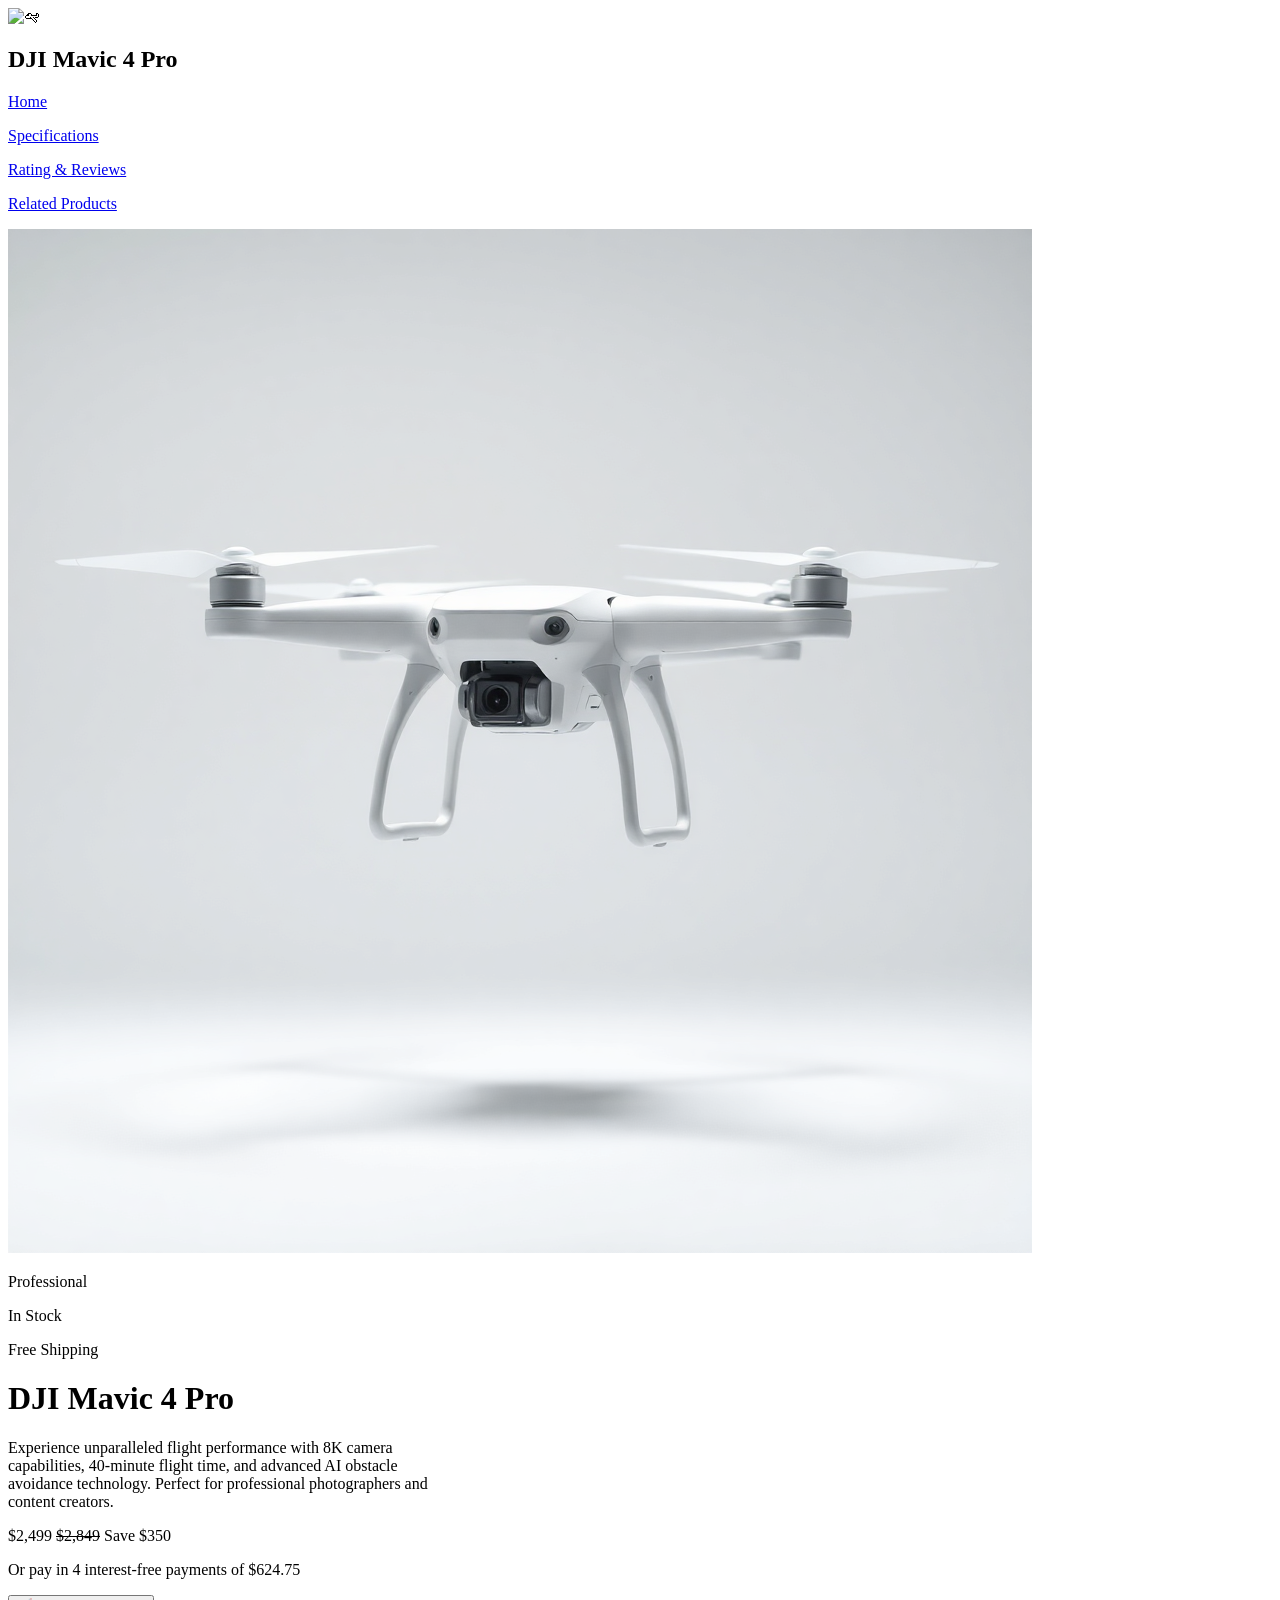
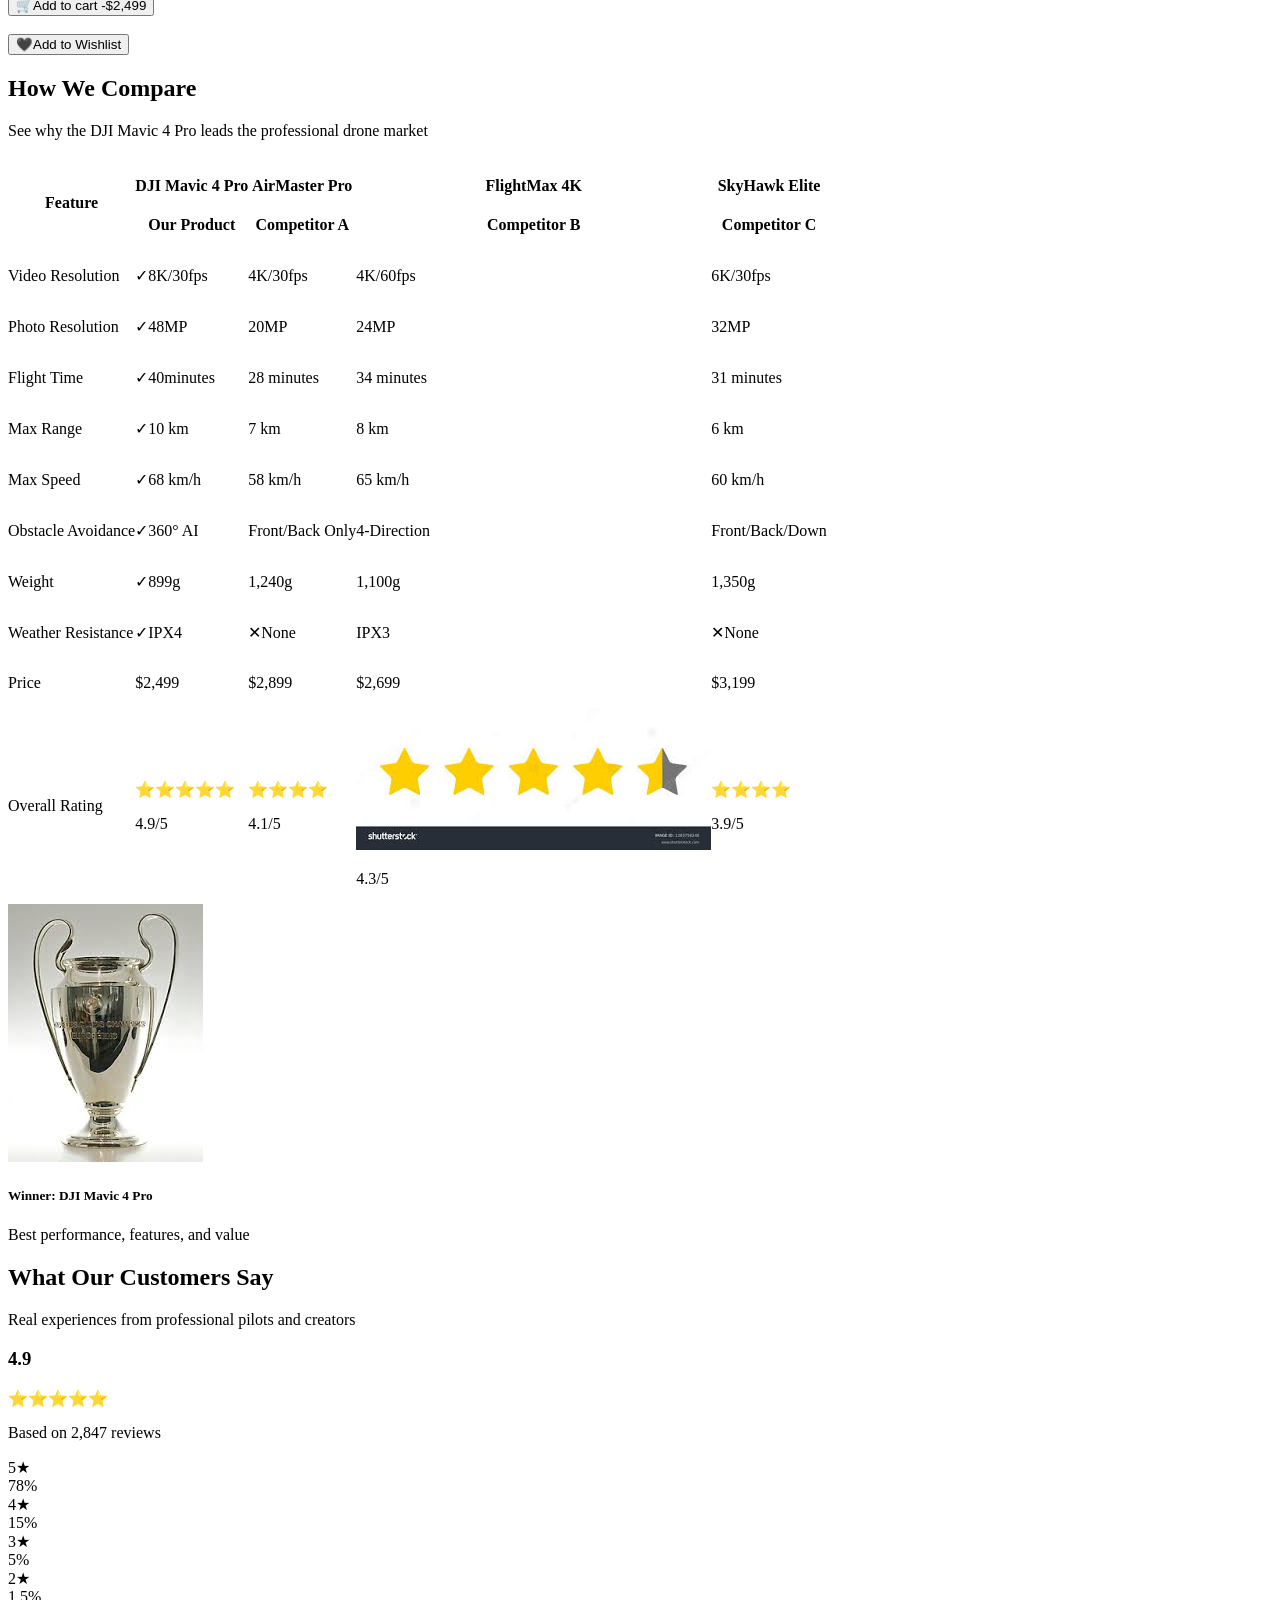
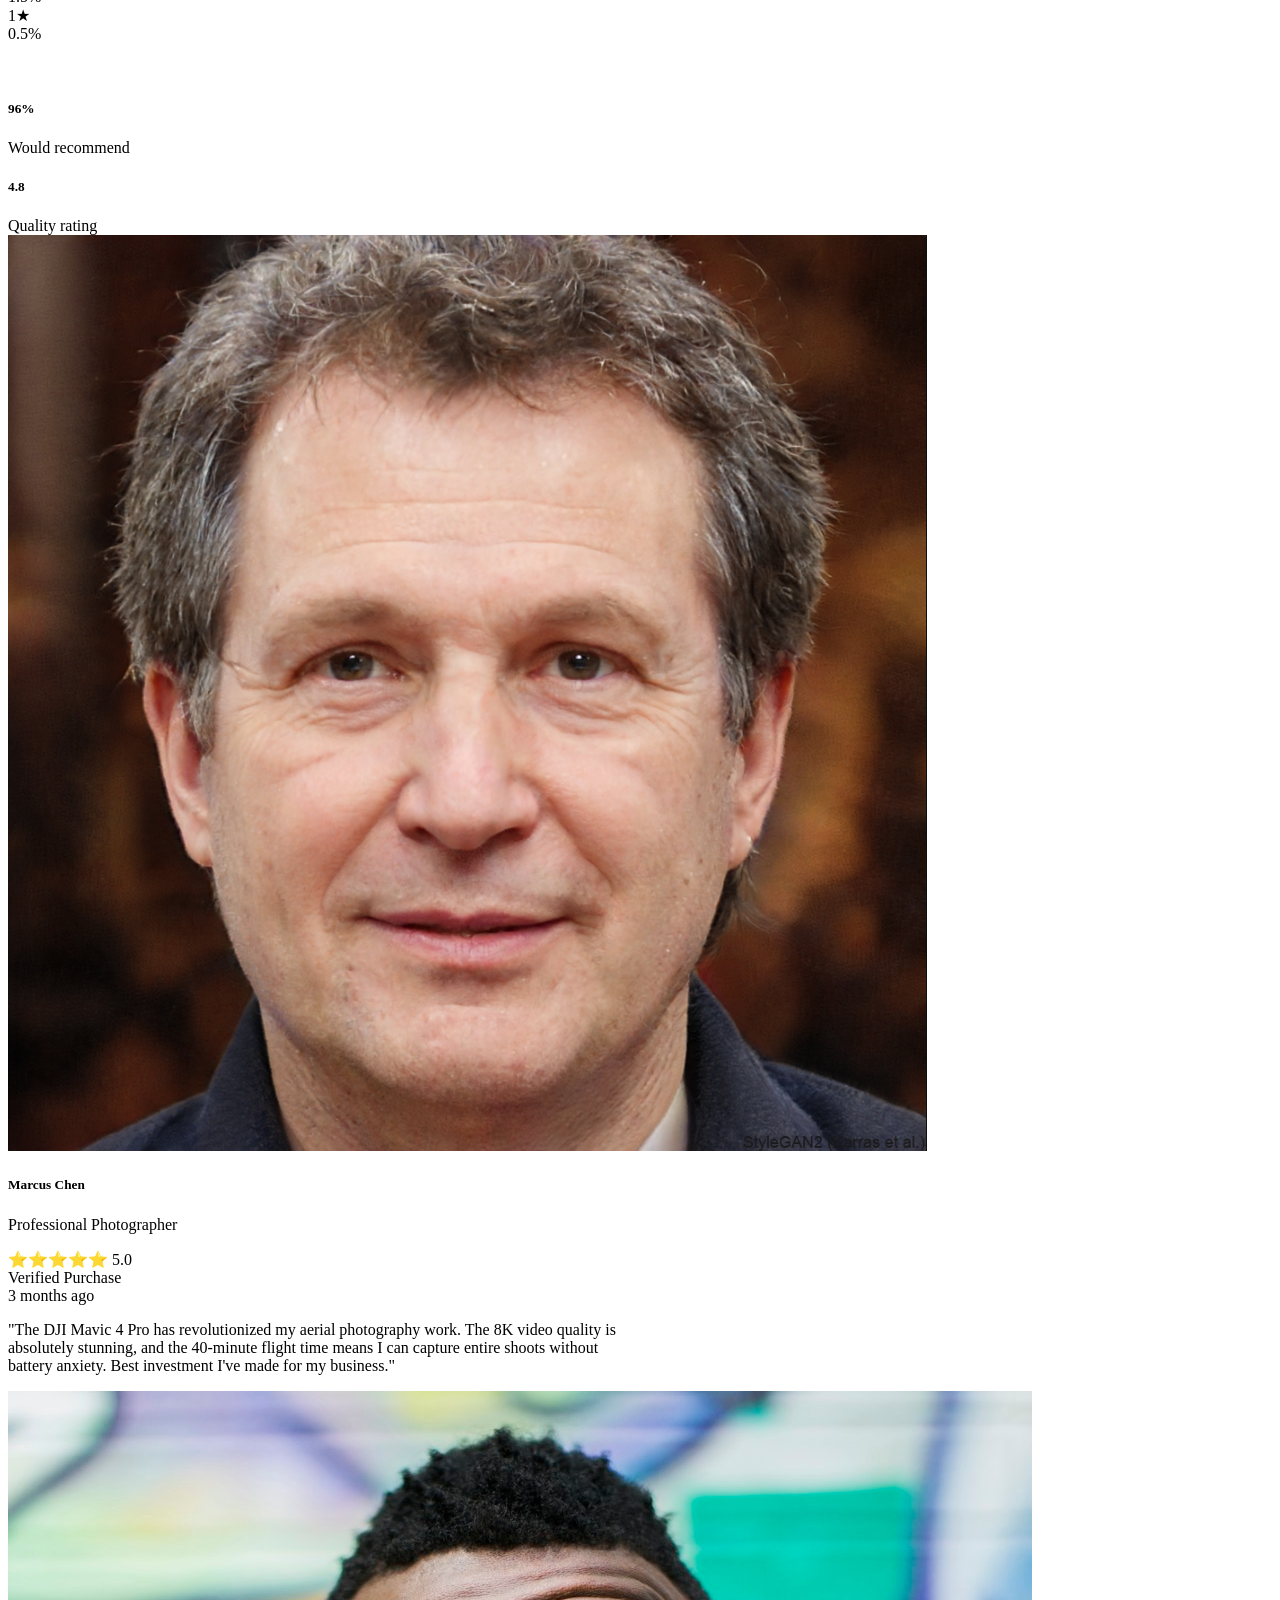
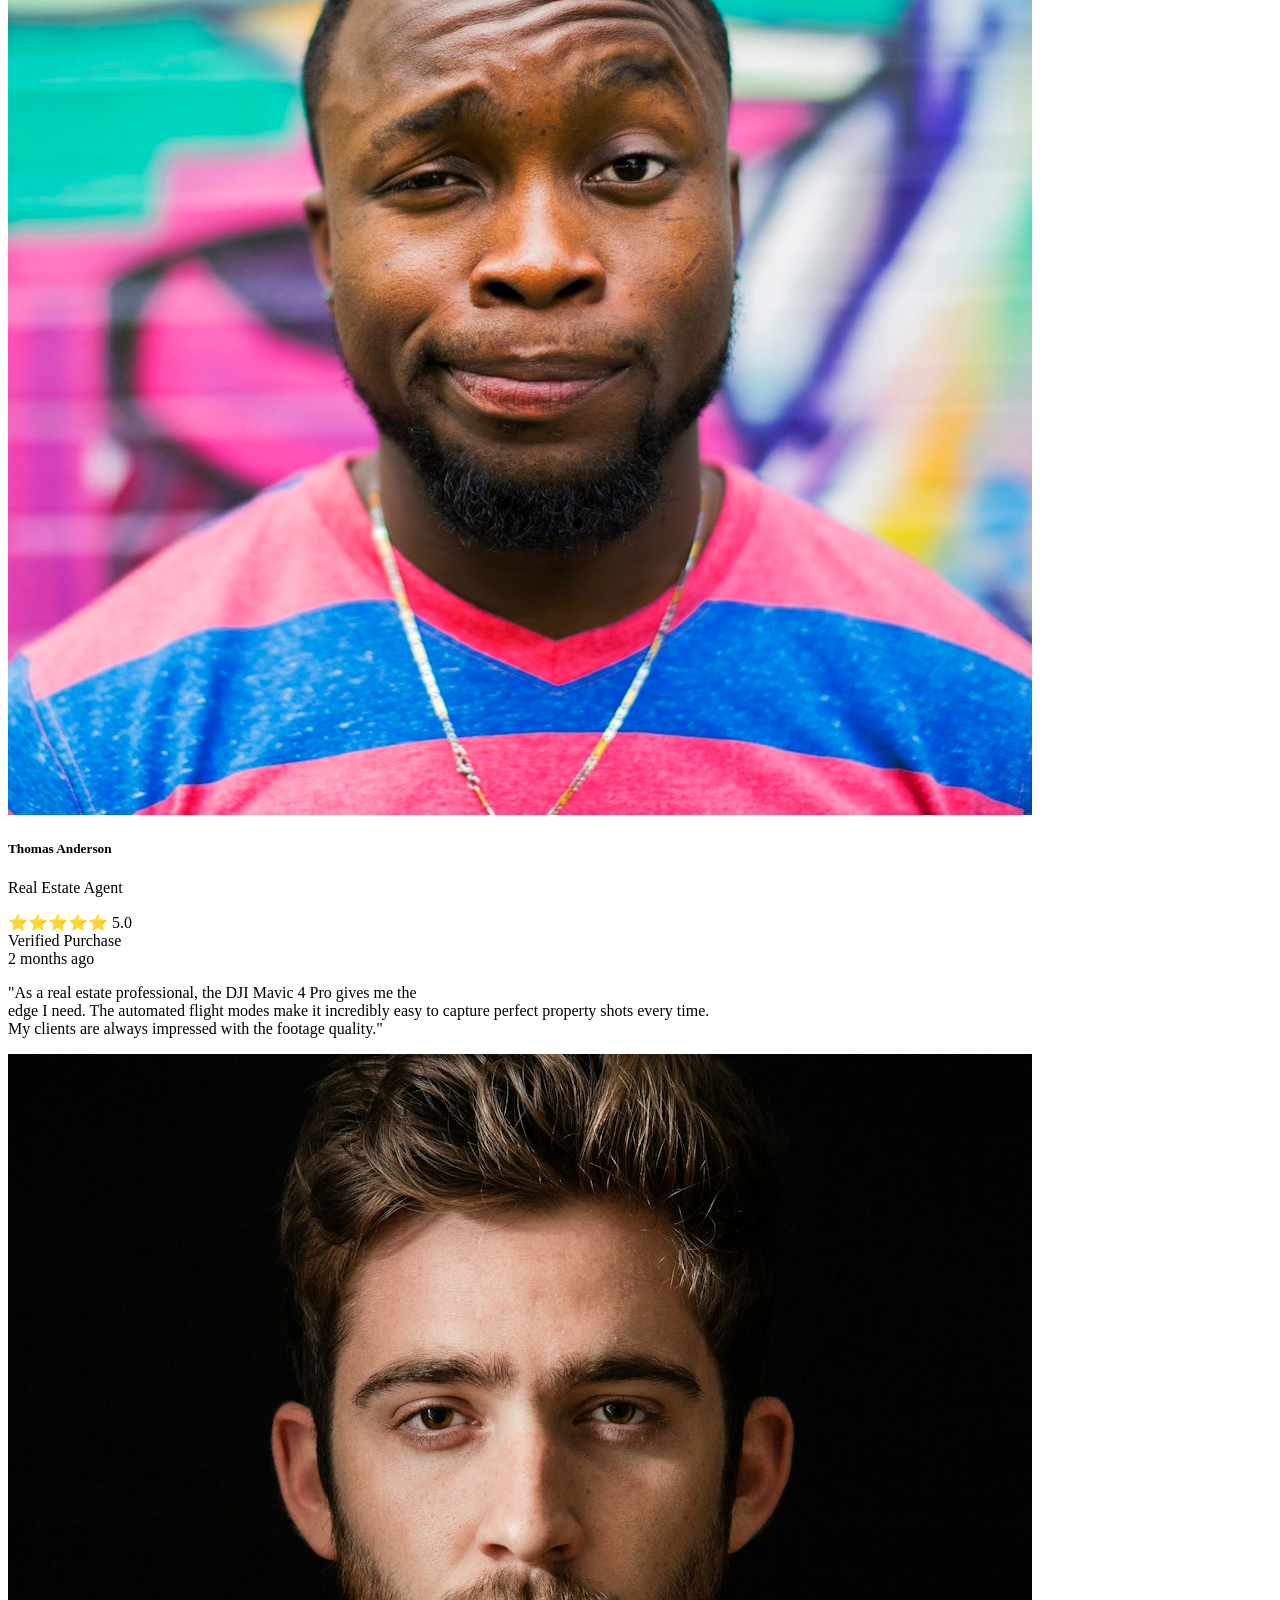
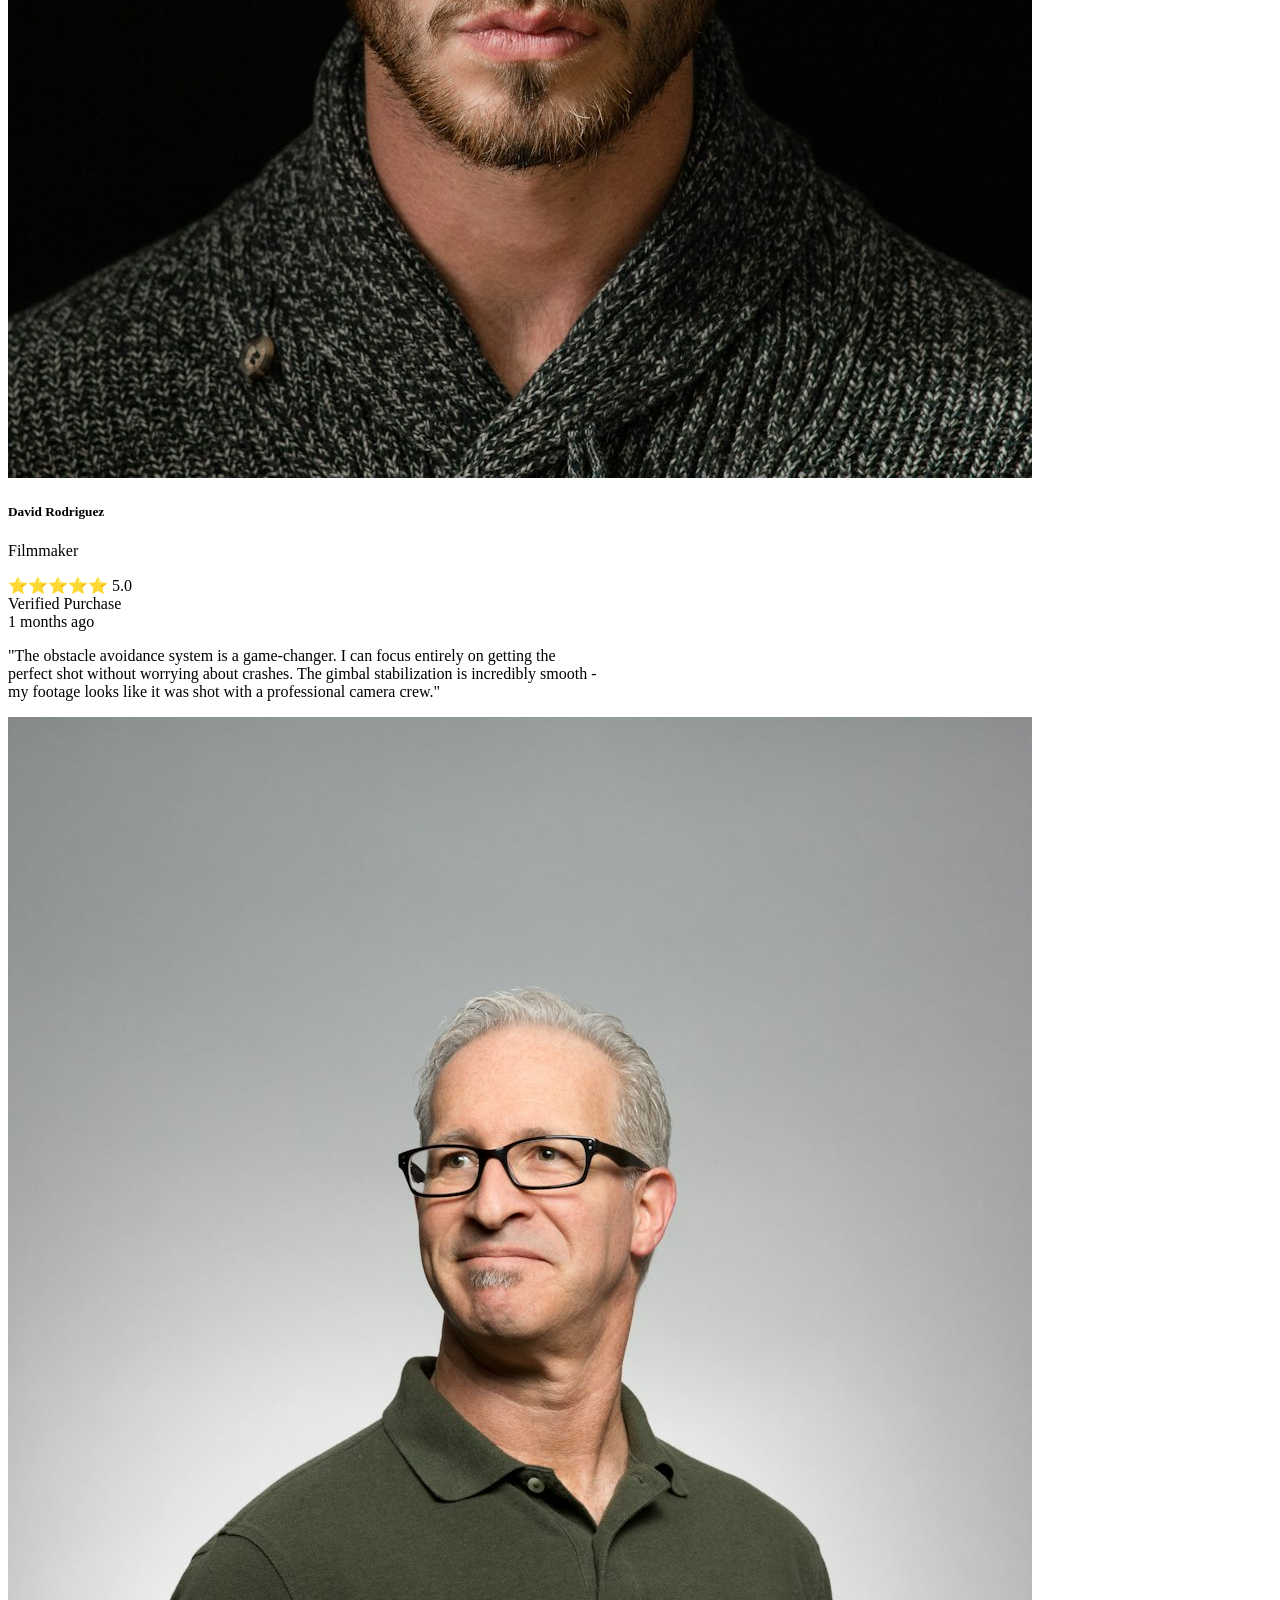
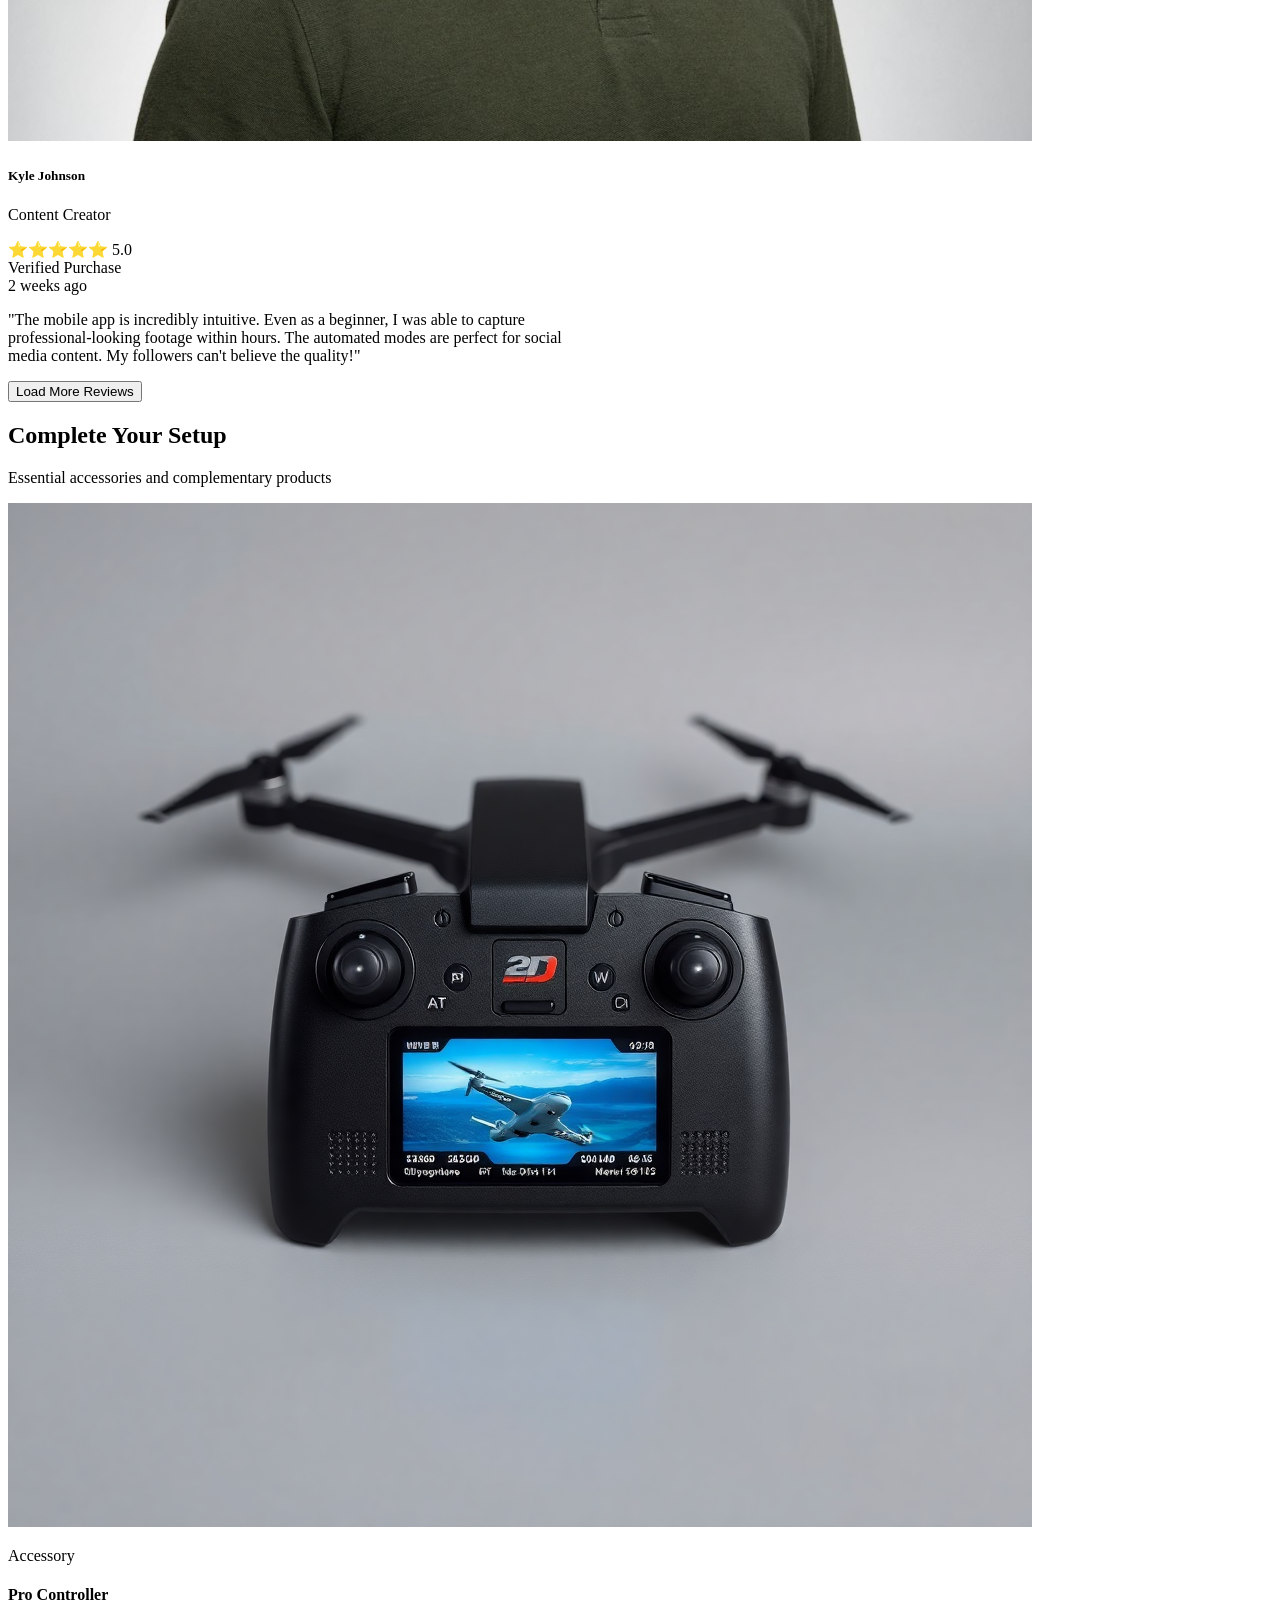
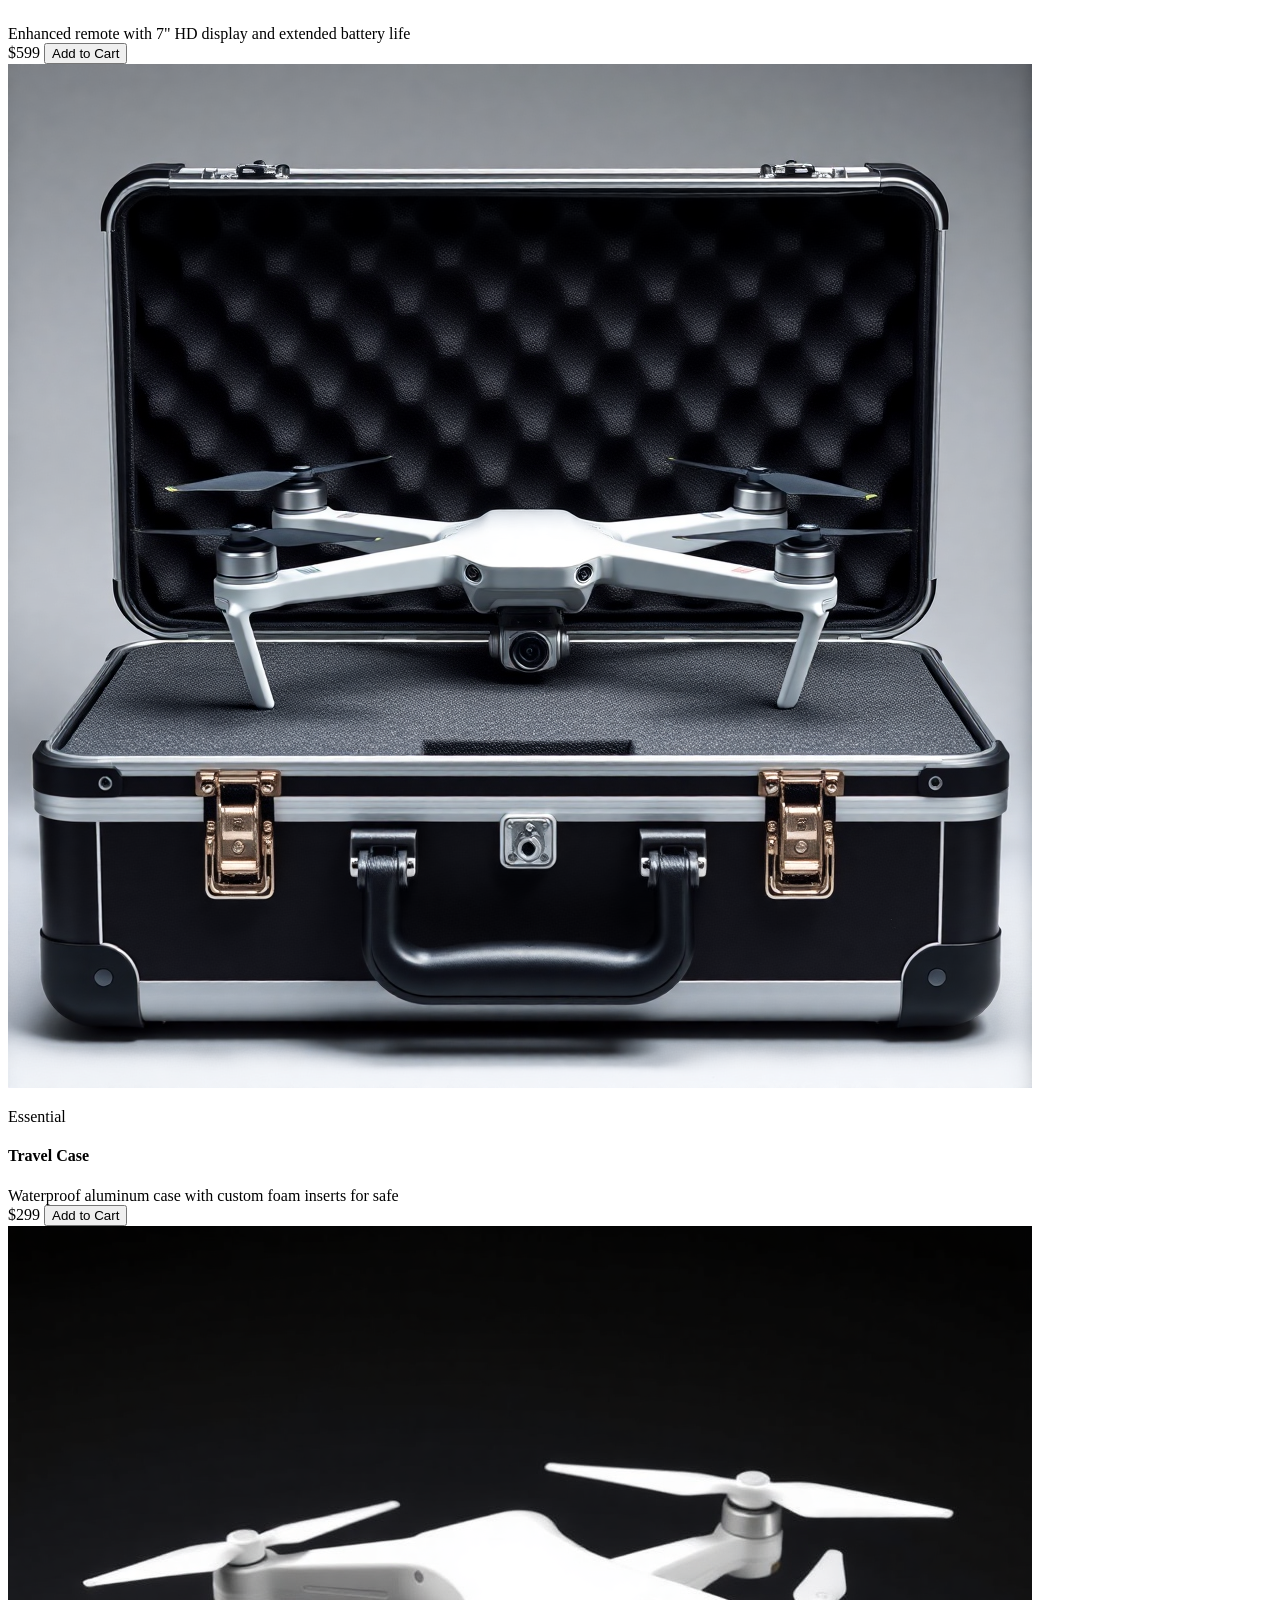
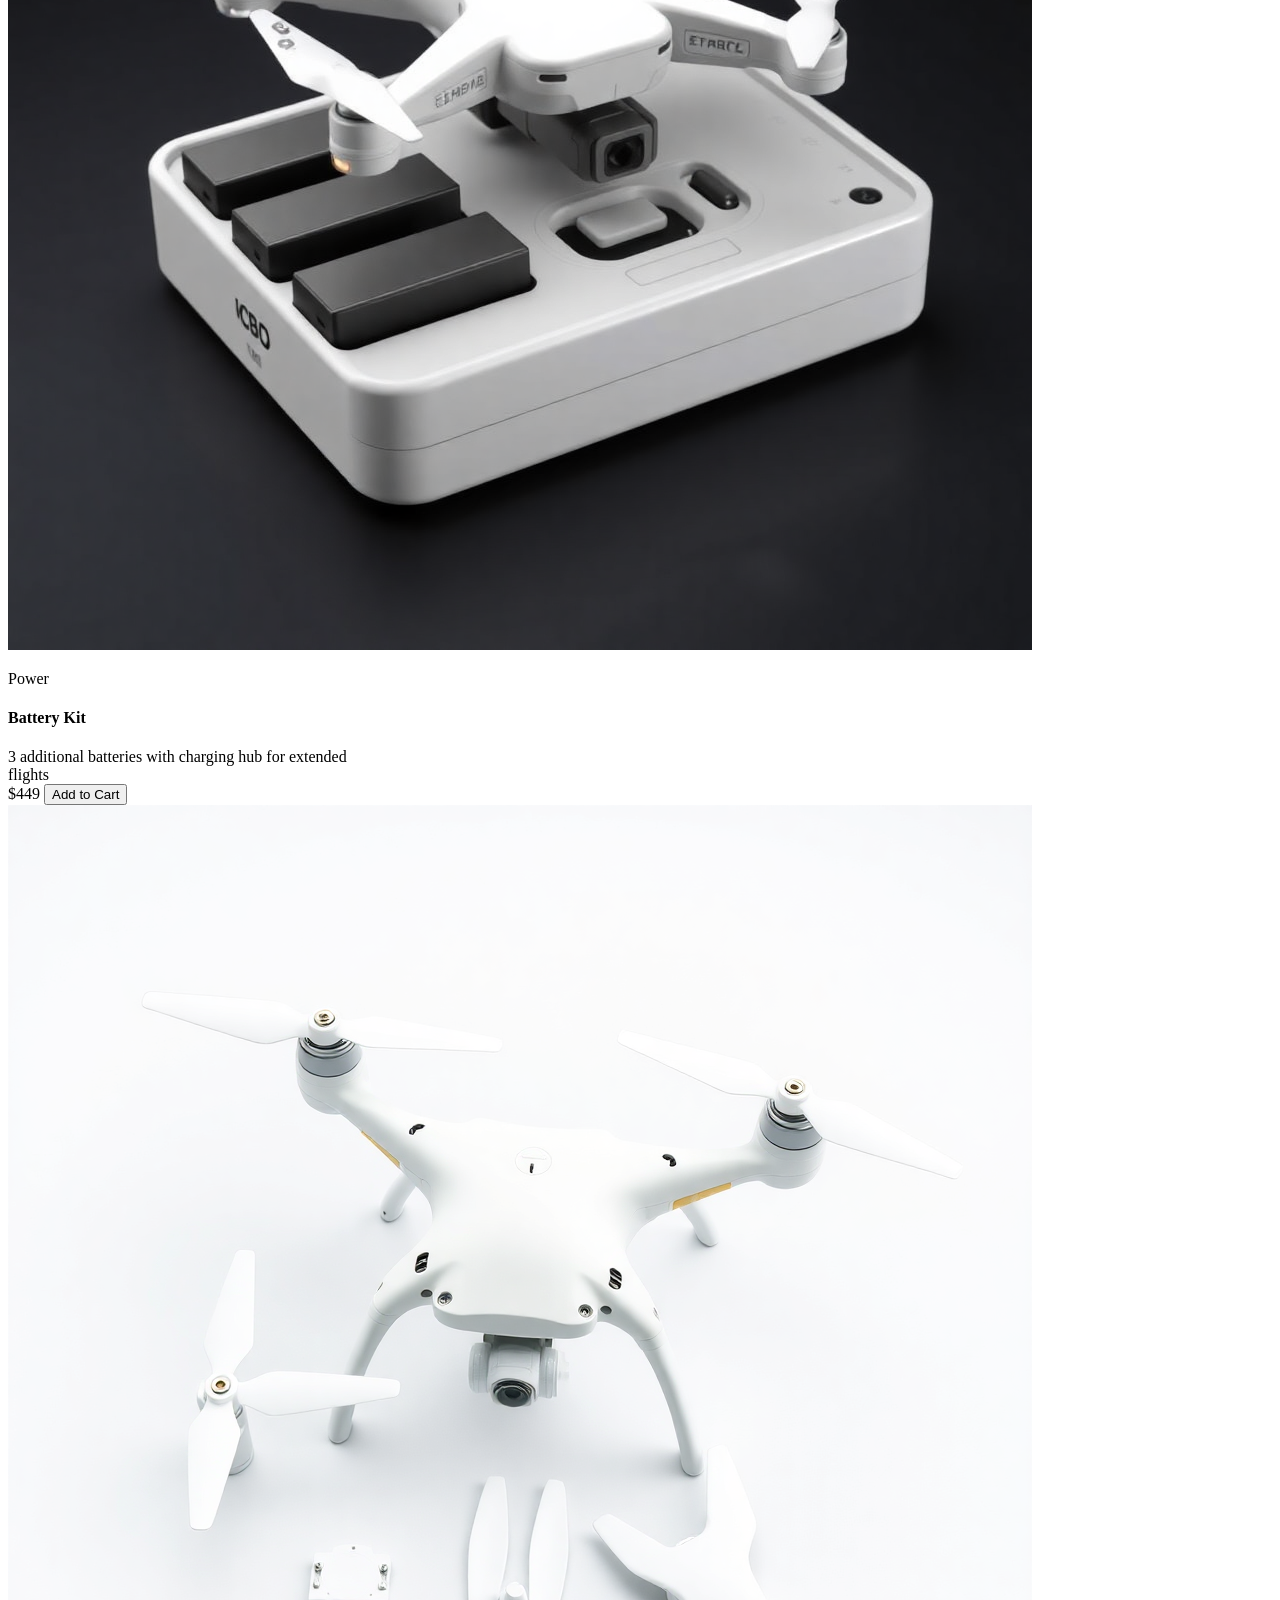
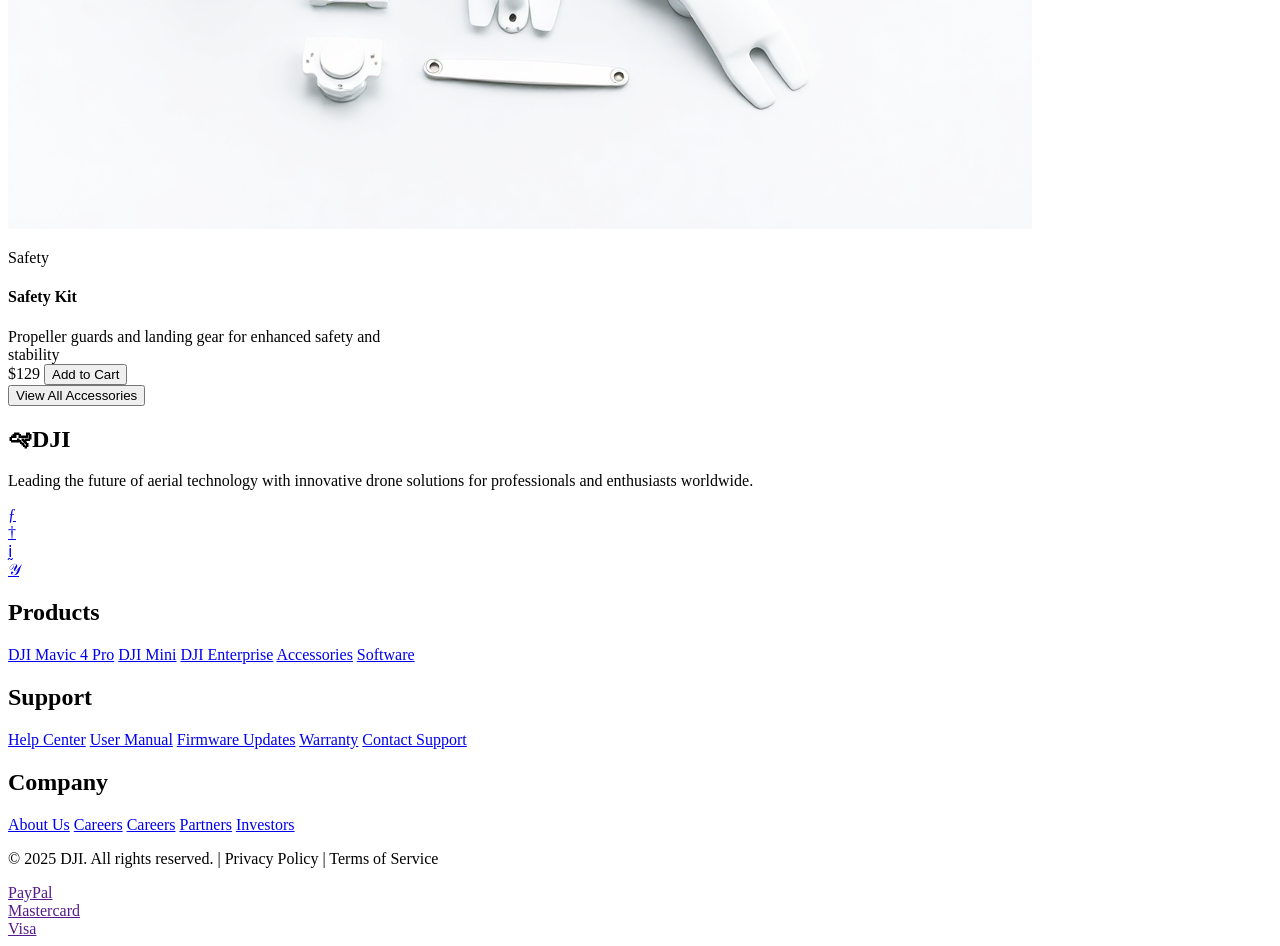
==== index.html @ 267eb98c "DJI" ====
<!DOCTYPE html>
<html lang="en">
  <head>
    <meta charset="UTF-8" />
    <meta name="viewport" content="width=device-width, initial-scale=1.0" />
    <title>Document</title>
    <link rel="stylesheet" href="../Assignment3/css/style.css" />
  </head>
  <body>
    <div class="main_navigathion_bar">
      
      <div class="navigathion_bar">
        <div class="bar">
          <img src="" alt="🛩">
        </div>
        <div class="bar">
          <h2>DJI Mavic 4 Pro</h2>
        </div>
        <div class="bar">
          <div class="Home bar2">
            <div><a href="#Home"><p>Home</p></a></div>
            <div id="d1"></div>
          </div>
          <div class="Specifications bar2">
            <div><a href="#Specifications"><p>Specifications</p></a></div>
            
            <div id="d2"></div>
            
          </div>
          
          <div class="Rating_Reviews bar2">
            <div><a href="#RatingReviews"><p>Rating & Reviews</p></a></div>
            <div id="d3"></div>
          </div>
          <div class="Related_Products bar2">
            <div><a href="#RelatedProducts"><p>Related Products</p></a></div>
            <div id="d4"></div>
          </div>
          <div class="clear_fix"></div>
        </div>
        <div class="clear_fix"></div>
      </div>
    </div>
    <div class="main_hero_section">
      <div id="Home"></div>
      <div class="hero_m">
        <div class="hero_img hero">
          <img src="./img/hero-img-CYauTLx2.png" alt="hero-img" />
        </div>
        <div class="hero_text hero">
          <div>
            <div class="Hsp">
              <p id="p1">Professional</p>
            </div>
            <div class="Hsp">
              <p id="p2">In Stock</p>
            </div>
            <div class="Hsp">
              <p id="p3">Free Shipping</p>
            </div>
            <div class="clear_fix"></div>
          </div>
          <div class="hsH_p">
            <h1>DJI Mavic 4 <span id="pro_span_color">Pro</span></h1>
            <p>
              Experience unparalleled flight performance with 8K camera<br>
              capabilities, 40-minute flight time, and advanced AI obstacle<br>
              avoidance technology. Perfect for professional photographers and <br>
              content creators.
            </p>
          </div>
          <div class="price">
            <span class="price_after">$2,499</span>
            <del class="price_befor">$2,849</del>
            <span class="price_save">Save $350</span>
            <p>Or pay in 4 interest-free payments of $624.75</p>
          </div>
          <div class="hero_button">
            <button type="button" id="HB1">🛒Add to cart -$2,499</button> <br />
            <br />
            <button type="button" id="HB2">🖤Add to Wishlist</button>
          </div>
        </div>
        <div class="clear_fix"></div>
      </div>
    </div>
    <div class="Specifications_main">
      <div class="Specifications_head">
        <div id="Specifications"></div>
        <h2>How We <span>Compare</span></h2>
        <p>See why the DJI Mavic 4 Pro leads the professional drone market</p>
      </div>
      <div class="Specifications_main_second">
        <table class="Feature_table" cellspacing="0" cellpadding="0">
          <tr>
            <th>
              <h4 class="h4_table">Feature</h4>
            </th>
            <th class="DJI_Mavic">
              <h4 class="h4_table DJI_Mavich4 DJI_Mavic">DJI Mavic 4 Pro</h4>
              <p class="DJI_Mavich4 DJI_Mavic">Our Product</p>
            </th>
            <th>
              <h4 class="h4_table">AirMaster Pro</h4>
              <p class="p_table">Competitor A</p>
            </th>
            <th>
              <h4 class="h4_table">FlightMax 4K</h4>
              <p class="p_table">Competitor B</p>
            </th>
            <th>
              <h4 class="h4_table">SkyHawk Elite</h4>
              <p class="p_table">Competitor C</p>
            </th>
          </tr>

          <tr>
            <td><p>Video Resolution</p></td>
            <td class="DJI_Mavic">
              <p class="DJI_Mavicp DJI_Mavic">✓8K/30fps</p>
            </td>
            <td><p>4K/30fps</p></td>
            <td><p>4K/60fps</p></td>
            <td><p>6K/30fps</p></td>
          </tr>
          <tr>
            <td><p>Photo Resolution</p></td>
            <td class="DJI_Mavic">
              <p class="DJI_Mavicp DJI_Mavic">✓48MP</p>
            </td>
            <td><p>20MP</p></td>
            <td><p>24MP</p></td>
            <td><p>32MP</p></td>
          </tr>
          <tr>
            <td><p>Flight Time</p></td>
            <td class="DJI_Mavic">
              <p class="DJI_Mavicp DJI_Mavic">✓40minutes</p>
            </td>
            <td><p>28 minutes</p></td>
            <td><p>34 minutes</p></td>
            <td><p>31 minutes</p></td>
          </tr>
          <tr>
            <td><p>Max Range</p></td>
            <td class="DJI_Mavic">
              <p class="DJI_Mavicp DJI_Mavic">✓10 km</p>
            </td>
            <td><p>7 km</p></td>
            <td><p>8 km</p></td>
            <td><p>6 km</p></td>
          </tr>
          <tr>
            <td><p>Max Speed</p></td>
            <td class="DJI_Mavic">
              <p class="DJI_Mavicp DJI_Mavic">✓68 km/h</p>
            </td>
            <td><p>58 km/h</p></td>
            <td><p>65 km/h</p></td>
            <td><p>60 km/h</p></td>
          </tr>
          <tr>
            <td><p>Obstacle Avoidance</p></td>
            <td class="DJI_Mavic">
              <p class="DJI_Mavicp DJI_Mavic">✓360° AI</p>
            </td>
            <td><p class="red_non">Front/Back Only</p></td>
            <td><p class="red_non">4-Direction</p></td>
            <td><p class="red_non">Front/Back/Down</p></td>
          </tr>
          <tr>
            <td><p>Weight</p></td>
            <td class="DJI_Mavic">
              <p class="DJI_Mavicp DJI_Mavic">✓899g</p>
            </td>
            <td><p>1,240g</p></td>
            <td><p>1,100g</p></td>
            <td><p>1,350g</p></td>
          </tr>
          <tr>
            <td><p>Weather Resistance</p></td>
            <td class="DJI_Mavic">
              <p class="DJI_Mavicp DJI_Mavic">✓IPX4</p>
            </td>
            <td><p class="red_non">✕None</p></td>
            <td><p>IPX3</p></td>
            <td><p class="red_non">✕None</p></td>
          </tr>
          <tr>
            <td><p>Price</p></td>
            <td class="DJI_Mavic">
              <p class="DJI_Mavicp">$2,499</p>
            </td>
            <td><p>$2,899</p></td>
            <td><p>$2,699</p></td>
            <td><p>$3,199</p></td>
          </tr>
          <tr>
            <td><p>Overall Rating</p></td>
            <td class="DJI_Mavic">
              <p>⭐️⭐️⭐️⭐️⭐️</p>
              <p>4.9/5</p>
            </td>
            <td>
              <p>⭐️⭐️⭐️⭐️</p>
              <p>4.1/5</p>
            </td>
            <td>
              <img src="./img/download.jpeg" alt="4.3/5" id="imh_table" />
              <p>4.3/5</p>
            </td>
            <td>
              <p>⭐️⭐️⭐️⭐️</p>
              <p>3.9/5</p>
            </td>
          </tr>
        </table>
      </div>
      <div class="Winner">
        <div class="winner_div">
          <img src="./img/download (1).jpeg" alt="Real Madrid">
        </div>
        <div class="winner_div">
          <h5>Winner: DJI Mavic 4 Pro</h5>
          <p>Best performance, features, and value</p>
        </div>
        <div class="clear_fix"></div>
      </div>
    </div>
        <div class="Reviews_main">
          <div id="RatingReviews"></div>
      <div class="Customers_say_main">
        <div class="Reviews_head">
        <h2>What Our<span> Customers Say</span></h2>
        <p>Real experiences from professional pilots and creators</p>
      </div>
        <div class="Customers_say">
          <div class="Customers_say_rate">
              <div class="t_rate">
            <h3>4.9</h3>
            <p class="p1">⭐️⭐️⭐️⭐️⭐️</p>
            <p>Based on 2,847 reviews</p>
          </div>
        <div class="rate_star">
          <div class="rate_star1">
            <span>5★</span>
            <div class="rate_star_all">
              <div class="rate_star_5_percentge"></div>
            </div>
            <span>78%</span>
          </div>
          <div class="rate_star2">
            <span>4★</span>
            <div class="rate_star_all">
              <div class="rate_star_4_percentge"></div>
              </div>
            <span>15%</span>
          </div>
          <div class="rate_star3">
            <span>3★</span>
            <div class="rate_star_all">
              <div class="rate_star_3_percentge"></div>
              </div>
            <span>5%</span>
          </div>
            <div class="rate_star4">
              <span>2★</span>
              <div class="rate_star_all">
                <div class="rate_star_2_percentge"></div>
                </div>
              <span>1.5%</span>
            </div>
            <div class="rate_star5">
                <span>1★</span>
                <div class="rate_star_all">
                <div class="rate_star_1_percentge"></div>
                </div>
                <span>0.5%</span>
            </div>
            <br><br>
          <div class="hr"></div>
          <div class="final_rate">
            <div class="h5_p">
              <h5>96%</h5>
              <span>Would recommend</span>
            </div>
            <div class="h5_p">
              <h5>4.8</h5>
              <span>Quality rating</span>
            </div>
            <div class="clear_fix"></div>
          </div>
        </div>
          </div>
        </div>
        <div class="Customers_say" >
        <div class="Customers_say_comments">
          <div class="comments">
            <div class="citv1"><img src="./img/avatar-1-DZTe_nEx.png" alt="" /></div>
            <div class="citv1">
            <div class="name_citv1">
              <h5>Marcus Chen</h5>
              <p>Professional Photographer</p>
              <span>⭐️⭐️⭐️⭐️⭐️ 5.0</span>
            </div>
            </div>
            <div class="citv1">
              <div class="Verified_time">
                <div class="span_Verified">
                  <span>Verified Purchase</span>
                </div>
                
                <span>3 months ago</span>
              </div>
            </div>
            <div class="clear_fix"></div>
            <div class="comments_p">
              <p>
                "The DJI Mavic 4 Pro has revolutionized my aerial photography
                work. The 8K video quality is<br />
                absolutely stunning, and the 40-minute flight time means I can
                capture entire shoots without<br />
                battery anxiety. Best investment I've made for my business."
              </p>
            </div>
          </div>
          <div class="comments">
            <div class="citv1"><img src="./img/avatar-1.jpg" alt="" /></div>
            <div class="citv1">
            <div class="name_citv1">
              <h5>Thomas Anderson</h5>
              <p>Real Estate Agent</p>
              <span>⭐️⭐️⭐️⭐️⭐️ 5.0</span>
            </div>
            </div>
            <div class="citv1">
              <div class="Verified_time">
                <div class="span_Verified">
                  <span>Verified Purchase</span>
                </div>
                
                <span>2 months ago</span>
              </div>
            </div>
            <div class="clear_fix"></div>
            <div class="comments_p">
              <p>
              "As a real estate professional, the DJI Mavic 4 Pro gives me the<br>
                edge I need. The automated flight modes make it incredibly easy to capture perfect property shots every time.<br>
                My clients are always impressed with the footage quality."
              </p>
            </div>
          </div>
          <div class="comments">
            <div class="citv1"><img src="./img/avatar-3.jpg" alt="" /></div>
            <div class="citv1">
            <div class="name_citv1">
              <h5>David Rodriguez</h5>
              <p>Filmmaker</p>
              <span>⭐️⭐️⭐️⭐️⭐️ 5.0</span>
            </div>
            </div>
            <div class="citv1">
              <div class="Verified_time">
                <div class="span_Verified">
                  <span>Verified Purchase</span>
                </div>
                
                <span>1 months ago</span>
              </div>
            </div>
            <div class="clear_fix"></div>
            <div class="comments_p">
              <p>
              "The obstacle avoidance system is a game-changer. I can focus entirely on getting the<br>
                perfect shot without worrying about crashes. The gimbal stabilization is incredibly smooth -<br>
                my footage looks like it was shot with a professional camera crew."
              </p>
            </div>
          </div>
          <div class="comments">
            <div class="citv1"><img src="./img/avatar-2.jpg" alt="" /></div>
            <div class="citv1">
            <div class="name_citv1">
              <h5>Kyle Johnson</h5>
              <p>Content Creator</p>
              <span>⭐️⭐️⭐️⭐️⭐️ 5.0</span>
            </div>
            </div>
            <div class="citv1">
              <div class="Verified_time">
                <div class="span_Verified">
                  <span>Verified Purchase</span>
                </div>
                
                <span>2 weeks ago</span>
              </div>
            </div>
            <div class="clear_fix"></div>
            <div class="comments_p">
              <p>
               "The mobile app is incredibly intuitive. Even as a beginner, I was able to capture<br>
                professional-looking footage within hours. The automated modes are perfect for social<br>
                 media content. My followers can't believe the quality!"
              </p>
            </div>
          </div>
          <div class="comments_button">
            <button>Load More Reviews</button>
          </div>
        </div>
         <div class="clear_fix"></div>
         </div>
         
        </div>
        
      </div>
    
      <div class="RelatedProducts_main">
        <div id="RelatedProducts"></div>
      <div class="RelatedProducts_main_head">
        <h2>Complete Your <span>Setup</span></h2>
        <p>Essential accessories and complementary products</p>
      </div>
      <div class="RelatedProducts_h">
        <div class="RelatedProducts_b">
        <div class="products_s">
          <div class="products_s_img">
            <img class="products_img" src="./img/related-products-1-D4JR6uDa.png" alt="D4JR6uDa" />
            <div class="products_s_pinimg1">
              <p>Accessory</p>
            </div>
          </div>
          <div class="products_s_t">
            <h4>Pro Controller</h4>
            <span>Enhanced remote with 7" HD display and extended battery life <br></span>

          </div>
          <div class="products_s_sa">
            <span>$599</span>
            <button>Add to Cart</button>
          </div>
        </div>
        </div>
        <div class="RelatedProducts_b">
         <div class="products_s">
          <div class="products_s_img">
            <img class="products_img" src="./img/related-products-2-OSxMogX9.png" alt="D4JR6uDa" />
            <div class="products_s_pinimg2">
              <p>Essential</p>
            </div>
          </div>
          <div class="products_s_t">
            <h4>Travel Case</h4>
            <span>Waterproof aluminum case with custom foam inserts for safe <br></span>

          </div>
          <div class="products_s_sa">
            <span>$299</span>
            <button>Add to Cart</button>
          </div>
        </div>
        </div>
        <div class="RelatedProducts_b">
         <div class="products_s">
          <div class="products_s_img">
            <img class="products_img" src="./img/related-products-3-DDld9RDW.png" alt="D4JR6uDa" />
            <div class="products_s_pinimg3">
              <p>Power</p>
            </div>
          </div>
          <div class="products_s_t">
            <h4>Battery Kit</h4>
            <span>3 additional batteries with charging hub for extended<br> flights</span>

          </div>
          <div class="products_s_sa">
            <span>$449</span>
            <button>Add to Cart</button>
          </div>
        </div>
        </div>
        <div class="RelatedProducts_b">
         <div class="products_s">
          <div class="products_s_img">
            <img class="products_img" src="./img/related-products-4-bI1kHqI6.png" alt="D4JR6uDa" />
            <div class="products_s_pinimg4">
              <p>Safety</p>
            </div>
          </div>
          <div class="products_s_t">
            <h4>Safety Kit</h4>
            <span>Propeller guards and landing gear for enhanced safety and<br> stability</span>

          </div>
          <div class="products_s_sa">
            <span>$129</span>
            <button>Add to Cart</button>
          </div>
          </div>
        </div>
        <div class="clear_fix"></div>
        </div>
        <div class="button_RelatedProducts">
          <button id="button_RelatedProducts">View All Accessories</button>
        </div>
    </div>
      <div class="mian_footer">
    <div class="mian_footer_1">
         <div class="fitcore footer">
        <div class="fitcore_para">
          <h2 class="h_Quick_Links">🛩DJI</h2>
          <p class="p_Quick_Links">
            Leading the future of aerial technology with innovative drone solutions for professionals and enthusiasts worldwide.
          </p>
        </div>
        <div class="media_link">
          <div class="media media1">
            <a href="https://www.facebook.com/ " target="_blank"> ƒ</a>
          </div>
          <div class="media media2">
            <a href="https://www.instagram.com/" target="_blank">†</a>
          </div>
          <div class="media media3">
            <a href="https://x.com/" target="_blank">ḭ</a>
          </div>
           <div class="media media4">
            <a href="https://www.youtube.com/" target="_blank">𝒴</a>
          </div>
          <div class="clear_flex"></div>
        </div>
      </div>
      <div class="Quick_Links footer">
        <h2 class="h_Quick_Links">Products</h2>
        <a href="#Home" class="p_Quick_Links link_p">DJI Mavic 4 Pro</a>
        <a href="#Why_Choose_Us" class="p_Quick_Links link_p">DJI Mini</a>
        <a href="#Reviews" class="p_Quick_Links link_p">DJI Enterprise</a>
        <a href="#Membership" class="p_Quick_Links link_p">Accessories</a>
        <a href="#Membership" class="p_Quick_Links link_p">Software</a>
      </div>
       <div class="Quick_Links footer">
        <h2 class="h_Quick_Links">Support</h2>
        <a href="#Home" class="p_Quick_Links link_p">Help Center</a>
        <a href="#Why_Choose_Us" class="p_Quick_Links link_p">User Manual</a>
        <a href="#Reviews" class="p_Quick_Links link_p">Firmware Updates</a>
        <a href="#Membership" class="p_Quick_Links link_p">Warranty</a>
        <a href="#Membership" class="p_Quick_Links link_p">Contact Support</a>
      </div>
       <div class="Quick_Links footer">
        <h2 class="h_Quick_Links">Company</h2>
        <a href="#Home" class="p_Quick_Links link_p">About Us</a>
        <a href="#Why_Choose_Us" class="p_Quick_Links link_p">Careers</a>
        <a href="#Reviews" class="p_Quick_Links link_p">Careers</a>
        <a href="#Membership" class="p_Quick_Links link_p">Partners</a>
        <a href="#Membership" class="p_Quick_Links link_p">Investors</a>
      </div>
    </div>
   

      <div class="clear_flex"></div>
      <div id="hr"></div>
      <div class="p_f_b">
        <p>© 2025 DJI. All rights reserved. | Privacy Policy | Terms of Service</p>
      </div>
      <div class="p_f_b">
        <div class="p1fd"><a href=""> PayPal</a></div>
        <div class="p1fd"><a href="">Mastercard </a></div>
        <div class="p1fd"><a href="">Visa </a></div>
      </div>
      <div class="clear_fix"></div>
    </div>
  </body>
</html>
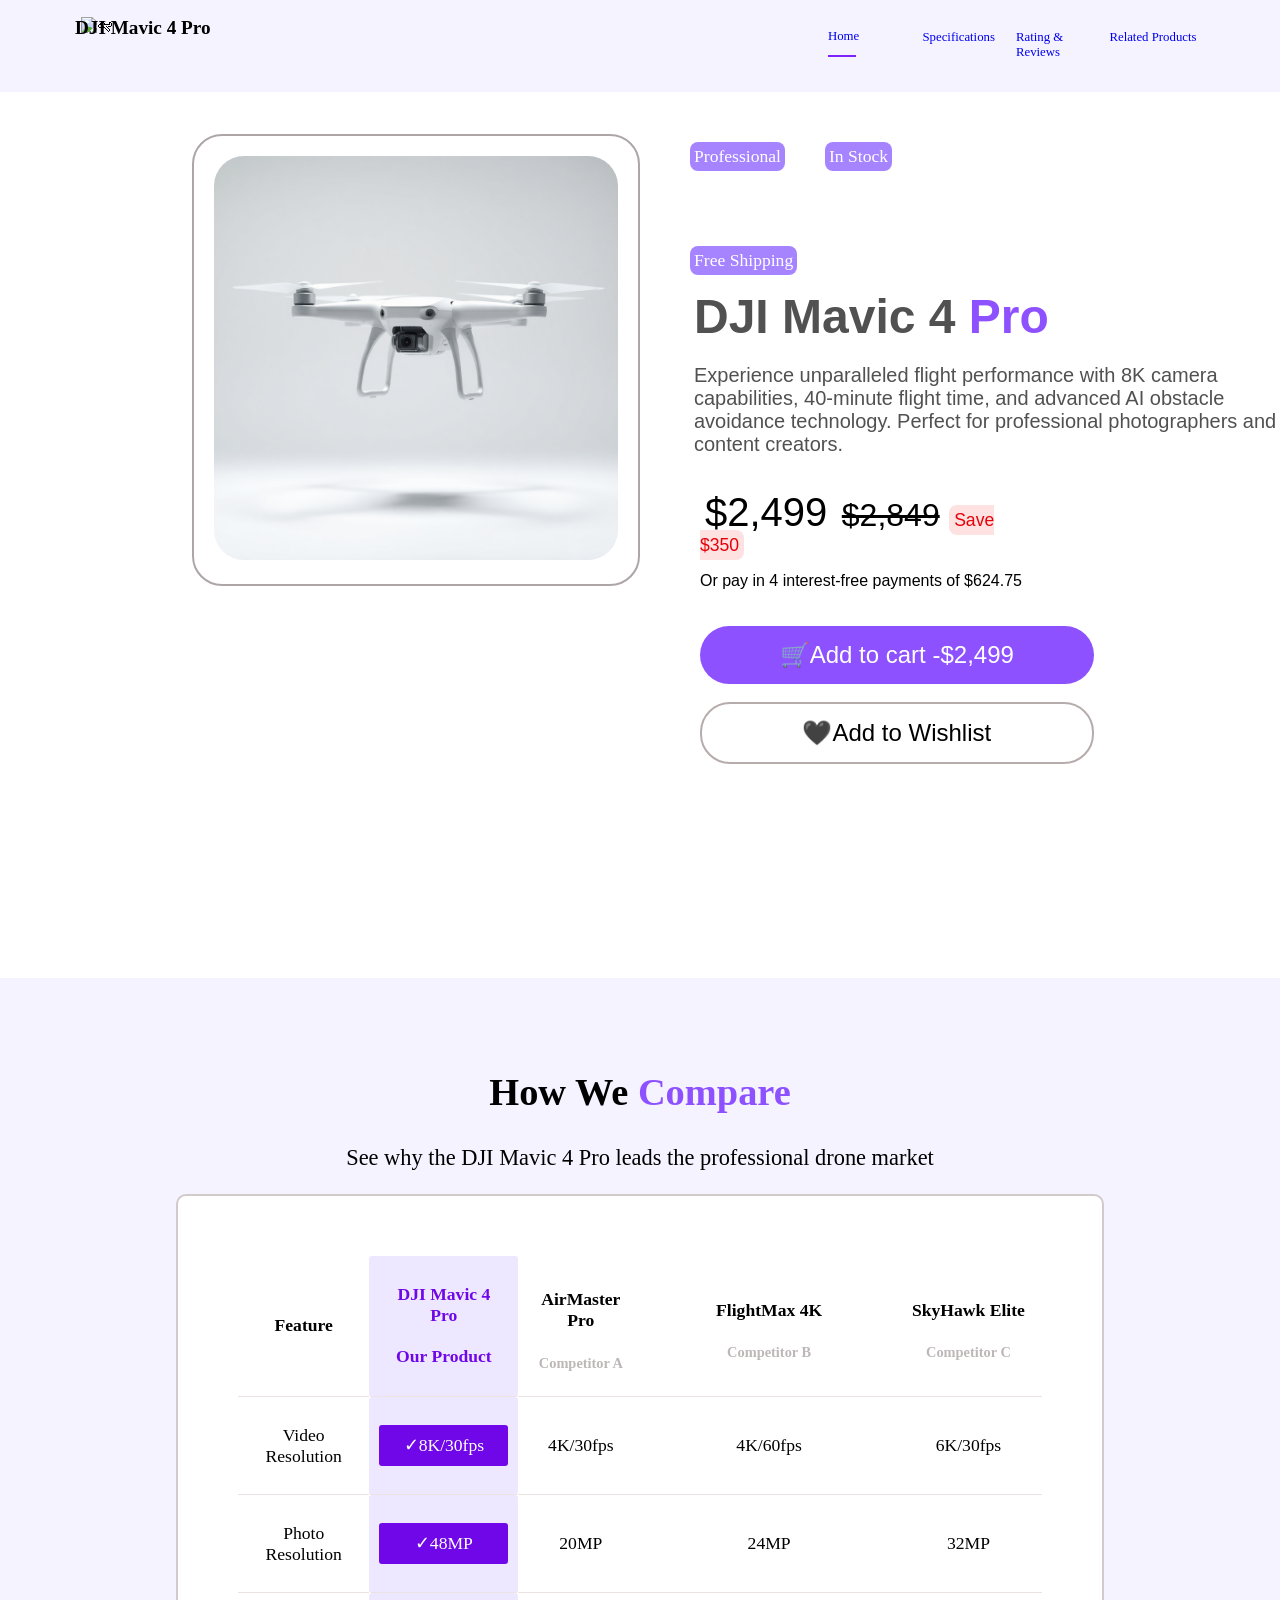
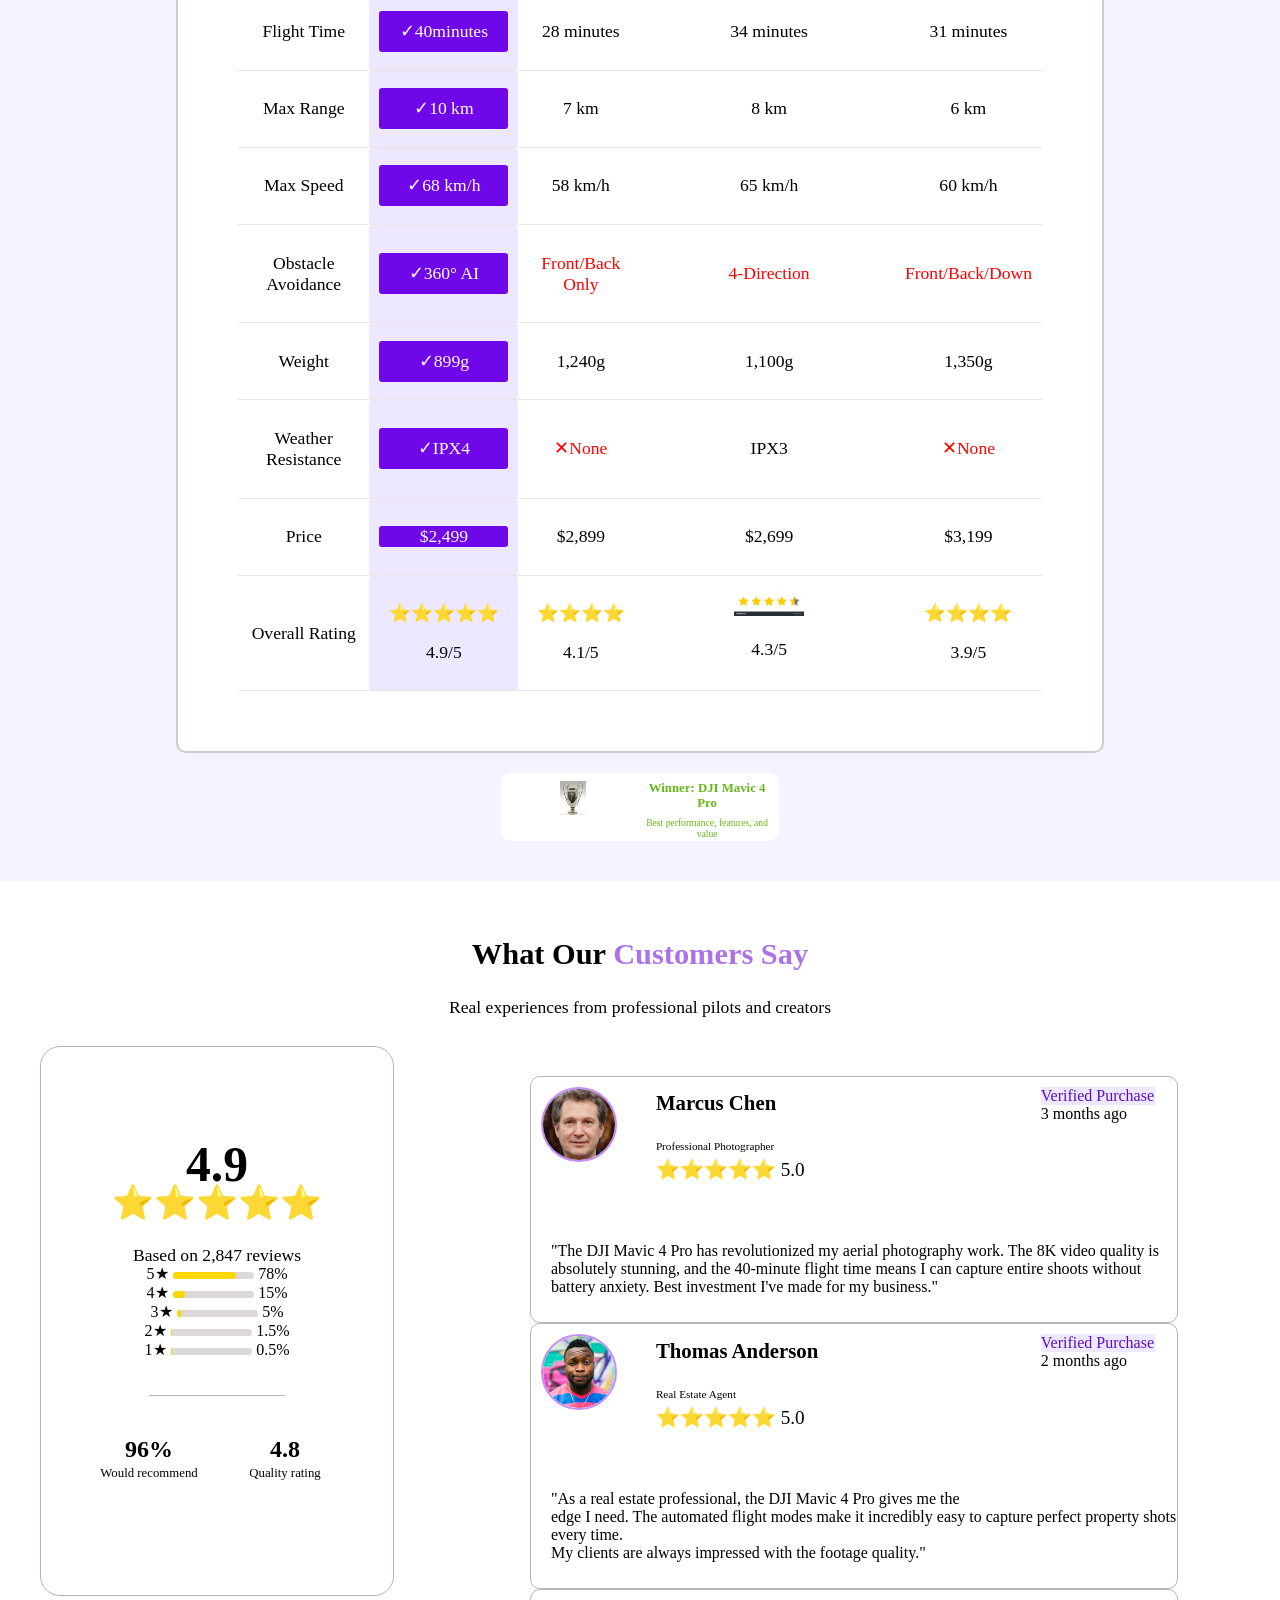
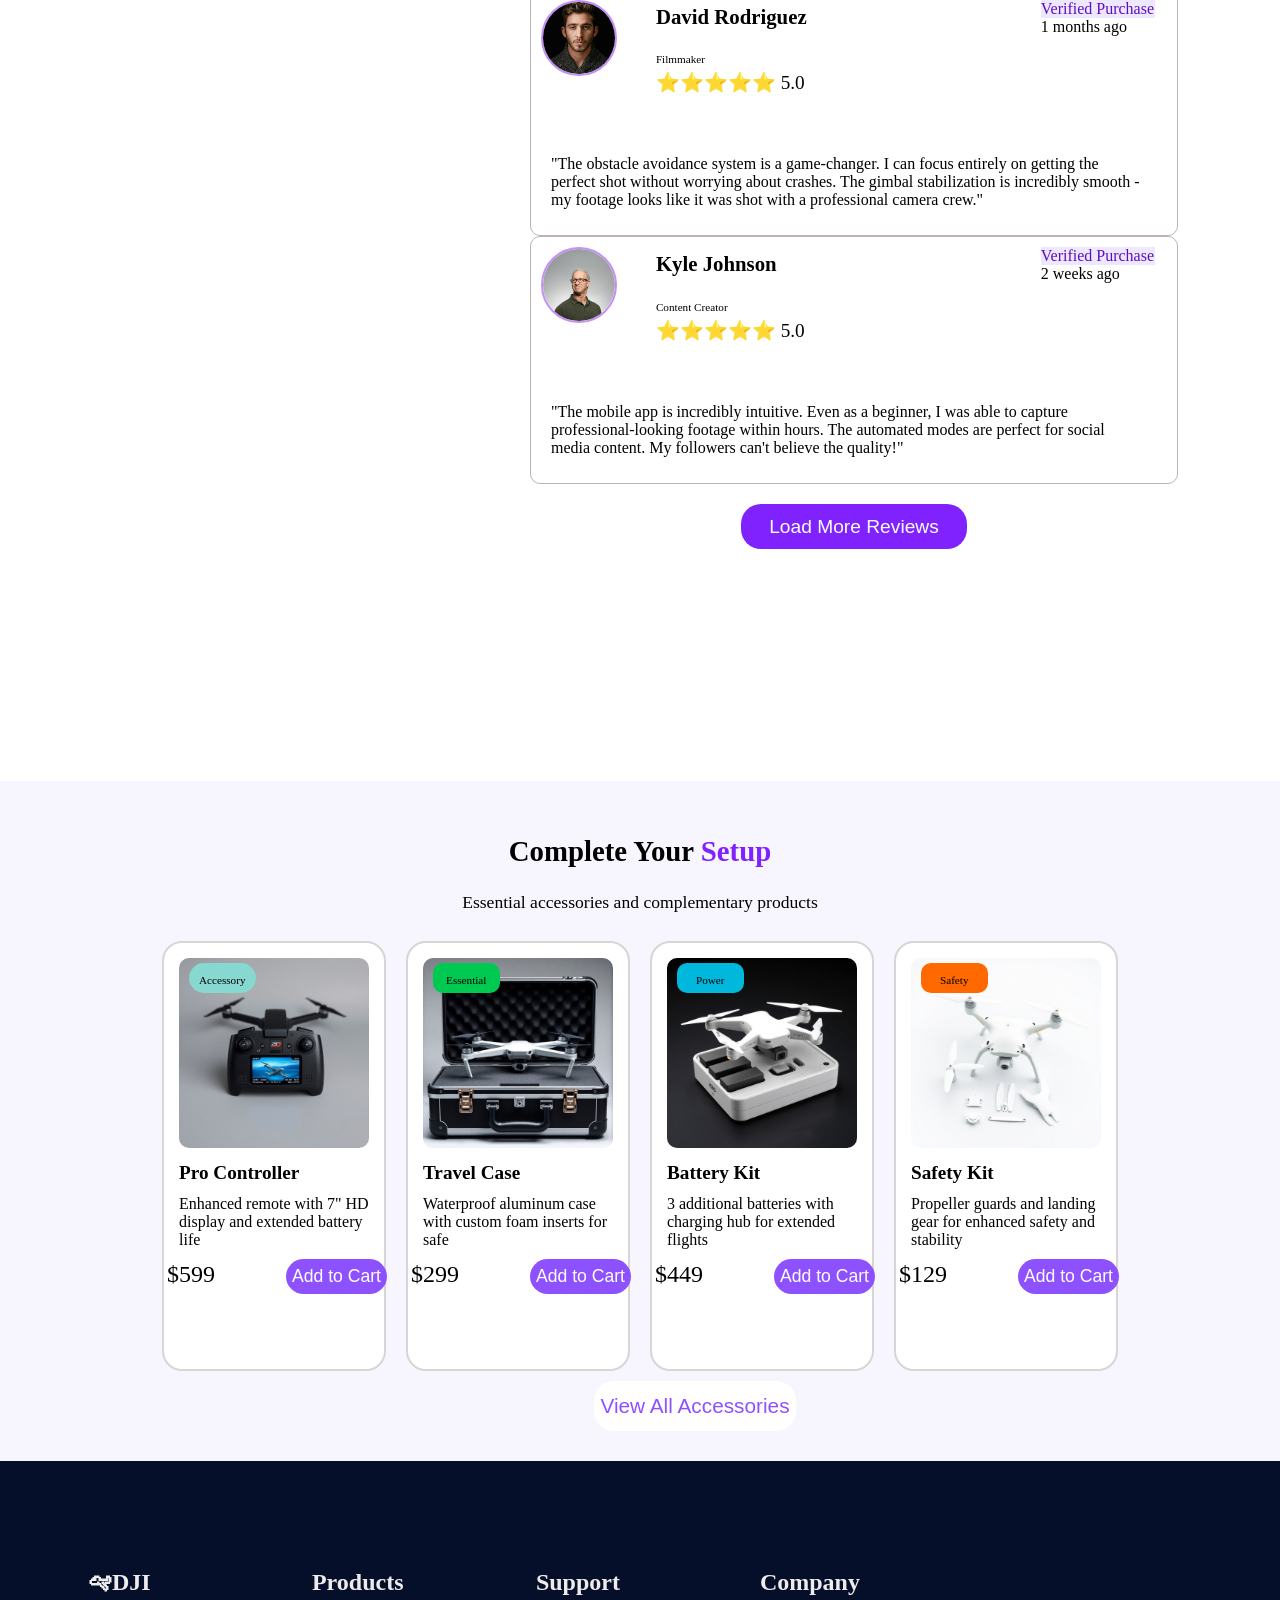
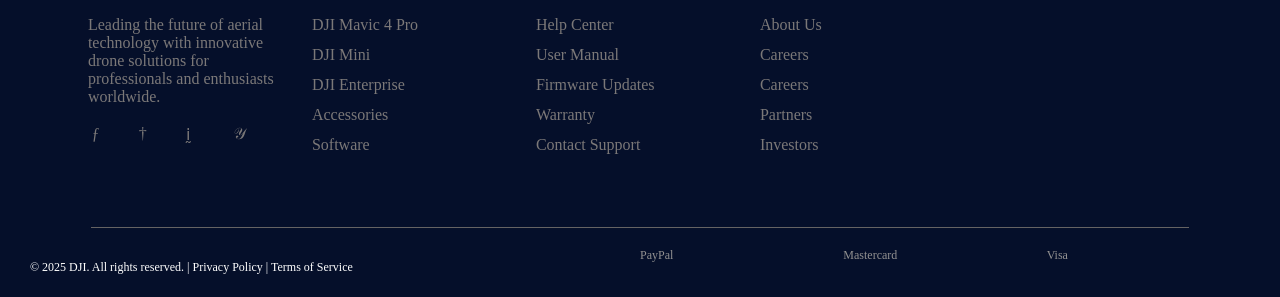
==== commit 80a56470: "fixed css" ====
--- a/index.html
+++ b/index.html
@@ -4,7 +4,7 @@
     <meta charset="UTF-8" />
     <meta name="viewport" content="width=device-width, initial-scale=1.0" />
     <title>Document</title>
-    <link rel="stylesheet" href="../Assignment3/css/style.css" />
+    <link rel="stylesheet" href="./css/style.css" />
   </head>
   <body>
     <div class="main_navigathion_bar">
--- a/css/style.css
+++ b/css/style.css
@@ -0,0 +1,829 @@
+body{
+    width: 100%;
+    margin: 0;
+    padding: 0;
+}
+a{
+    text-decoration: none;
+}
+body::selection{
+    background-color: #8E51FF;
+    color: white;
+}
+*{
+    box-sizing: border-box;
+}
+.clear_fix{
+    clear: both;
+}
+.main_navigathion_bar{
+    width: 100%;
+    position: fixed;
+    background-color: oklch(96.9% .016 293.756);
+    z-index: 1;
+}
+.main_navigathion_bar .navigathion_bar{
+    width: 90%;
+    margin: auto;
+    padding: 15px;
+}
+.navigathion_bar .bar{
+    width: 33.333%;
+    float: left;
+    position: relative;
+}
+.navigathion_bar .bar img{
+    width: 100%;
+    padding: 2px;
+}
+.navigathion_bar .bar h2{
+    margin: 0;
+    padding: 2px;
+    font-size: 1.2rem;
+    position: relative;
+    right:380px ;
+}
+.navigathion_bar .bar .bar2{
+    width: 25%;
+    float: left;
+    cursor: pointer;
+
+}
+.navigathion_bar .bar .Home{
+    padding: 1px;
+    font-size: 0.8rem;
+    color: #7F22FE;
+    position:relative;
+
+}
+.navigathion_bar .bar #d1{
+    width: 30%;
+    height: 2px;
+    background-color: #7F22FE;
+    position: absolute;
+    top:40px;
+}
+.navigathion_bar .bar .Specifications{
+    padding:2px;
+    font-size:0.8rem;
+    overflow: hidden;
+    position: relative;
+
+}
+.navigathion_bar #d2{
+    width: 0%;
+    height: 2px;
+    background-color:#7F22FE;
+    position: relative;
+    top:40px;
+    left:10%;
+    opacity: 0;
+    transition: position 0.5s 1s ,opacity 0.5s,width 0.5s;
+}
+.navigathion_bar .bar .bar2:hover{
+    color:#7F22FE;
+
+}
+.navigathion_bar .bar .Specifications:hover #d2{
+    opacity: 1;
+    position:absolute;
+    left: 0;
+    width: 75%;
+
+}
+.navigathion_bar .bar .Rating_Reviews{
+    padding:2px;
+    font-size:0.8rem;
+    position: relative;
+}
+.navigathion_bar #d3{
+    width: 0%;
+    height: 2px;
+    background-color:#7F22FE;
+    position: relative;
+    top:5px;
+    left:10%;
+    opacity: 0;
+    transition: position 0.5s 1s ,opacity 0.5s,width 0.5s;
+}
+.navigathion_bar .bar .Rating_Reviews:hover #d3{
+    opacity: 1;
+    position:relative;
+    left: 0;
+    width: 100%;
+
+}
+
+.navigathion_bar .bar .Related_Products{
+    padding: 2px;
+    font-size: 0.8rem;
+    position: relative;
+}
+.navigathion_bar #d4{
+    width: 0%;
+    height: 2px;
+    background-color: #7F22FE;
+    position: relative;
+    top:20pxpx;
+    left:10%;
+    opacity: 0;
+    transition: position 0.5s 1s ,opacity 0.5s,width 0.5s;
+}
+.navigathion_bar .bar .Related_Products:hover #d4{
+    opacity: 1;
+    position:relative;
+    left: 8%;
+    width: 80%;
+
+}
+
+.main_hero_section{
+    width: 100%;
+}
+.main_hero_section .hero_m{
+  width: 80%;
+    padding: 5%;
+    margin: auto;
+    position: relative;
+    top: 70px;
+}
+
+.main_hero_section .hero_m .hero{
+    float: left;
+    width: 50%;
+}
+.main_hero_section .hero_m .hero_text{
+    padding: 50px;
+    position: relative;
+}
+.main_hero_section .hero_img{
+    padding: 20px;
+    border: 2px solid rgb(173, 166, 166);
+    border-radius: 30px;
+}
+.main_hero_section .hero_img img{
+    width: 100%;
+    border-radius: 30px;
+}
+.main_hero_section .hero_m .hero_text .Hsp{
+    float: left;
+    padding: 20px;
+    color: white;
+}
+.main_hero_section .hero_m .hero_text .Hsp #p1,#p2,#p3{
+    background-color:#A684FF;
+    font-size: 1.1rem;
+    border-radius: 8px;
+    padding: 4px;
+    position: relative;
+    bottom: 80px;
+    right: 20px;
+}
+#pro_span_color{
+    color: #8E51FF;
+}
+.main_hero_section .hero_m .hsH_p{
+    color: rgb(82, 81, 81);
+    font-family: 'Segoe UI', Tahoma, Geneva, Verdana, sans-serif;
+    width: 600px;
+}
+.main_hero_section .hero_m .hsH_p h1{
+    font-size: 3rem;
+    position: relative;
+    bottom: 140px;
+     padding: 4px;
+}
+.main_hero_section .hero_m .hsH_p p{
+    font-size: 20px;
+    position: relative;
+    bottom: 160px;
+     padding: 4px;
+}
+.main_hero_section .hero_m .price{
+    font-family: 'Segoe UI', Tahoma, Geneva, Verdana, sans-serif;
+    position: relative;
+    bottom: 160px;
+    padding: 10px;
+}
+.price_after{
+    font-size: 2.5rem;
+    padding: 5px;
+}
+.price_befor{
+    font-size: 2rem;
+    padding: 5px;
+}
+.price_save{
+    font-size: 1.1rem;
+    padding: 5px;
+    background-color: #FEE2E1;
+    color: #E70009;
+    border-radius: 8px;
+}
+.main_hero_section .hero_m .hero_button{
+    position: relative;
+    bottom: 160px;
+    padding: 10px;
+    
+}
+.main_hero_section .hero_m .hero_button #HB1{
+    width: 120%;
+    padding: 15px;
+    background-color: #8E51FF;
+    border-radius: 30px;
+    border: none;
+    font-size: 1.5rem;
+    color: white;
+    cursor: pointer;
+    transition: scale 0.5s;
+
+}
+.main_hero_section .hero_m .hero_button #HB2{
+    width: 120%;
+    padding: 15px;
+    background-color: white;
+    border-radius: 30px;
+    border: 2px solid rgb(183, 172, 172);
+    font-size: 1.5rem;
+    color: black;
+    cursor: pointer;
+    transition: scale 0.5s;
+}
+.main_hero_section .hero_m #HB1:hover{
+    scale: 1.08;
+}
+.main_hero_section .hero_m #HB2:hover{
+    scale: 1.08;
+}
+.Specifications_main{
+    width: 100%;
+    background-color: #F5F3FF;
+    padding: 60px;
+    position: relative;
+}
+.Feature_table_hr{
+border: 1px solid black;
+}
+.Specifications_main .Specifications_main_second{
+    width: 80%;
+    border: 2px solid rgb(209, 202, 202);
+    margin: auto;    
+    border-radius: 10px;
+    padding: 20px;
+    background-color: white;
+}
+.Specifications_main .Specifications_head {
+    text-align: center;
+}
+.Specifications_main .Specifications_head h2{
+    font-size: 2.4rem;
+}
+.Specifications_main .Specifications_head span{
+    color: #8E51FF;
+}
+.Specifications_main .Specifications_head p{
+    font-size: 1.4rem;
+}
+.Specifications_main .Specifications_main_second .Feature_table{
+    padding: 40px;
+    font-size: 1.1rem;
+
+}
+.Feature_table th ,.Feature_table td{
+    /* border-right: 1px solid black; */
+    border-bottom: 1px solid rgb(237, 226, 226);
+    text-align: center;
+    padding: 10px;
+
+}
+.Specifications_main .Specifications_main_second .Feature_table .h4_table{
+    font-size: 1.1rem;
+}
+.Specifications_main .Specifications_main_second .Feature_table .p_table{
+    font-size: 0.9rem;
+    color: rgb(189, 183, 183);
+}
+.DJI_Mavic{
+    background-color:#EDE8FF;
+    padding: 10px;
+    margin: 0;
+    border-radius: 3px;
+}
+.DJI_Mavich4{
+    color: #7007E8;
+}
+.DJI_Mavicp{
+    text-align: center;
+    background-color: #7007E8;
+    border-radius: 5px;
+    color: white;
+    border-radius: 3px;
+}
+#imh_table{
+    width: 30%;
+}
+.red_non{
+    color: red;
+}
+.Winner{
+    width: 24%;
+    margin: auto;
+    text-align: center;
+    font-size: 0.6rem;
+    background-color: white;
+    color: rgb(103, 183, 23);
+    position: relative;
+    top: 20px;  
+    padding: 5px; 
+    border-radius: 10px;
+}
+.winner_div h5{
+    margin: 0;
+    width: 100%;
+    font-size: 0.8rem;
+}
+.winner_div p{
+    margin: 0;
+    width: 100%;
+    position: relative;
+    top: 6px;
+}
+.winner_div {
+    width: 50%;
+    float: left;
+    padding: 3px;
+}
+.winner_div img{
+    width: 20%;
+}
+
+
+.Reviews_main{
+    width: 100%;
+    padding: 30px;
+    margin: auto;
+    position: relative;
+    height: 1500px;
+
+
+}
+.Reviews_main .Reviews_head{
+    text-align: center;
+    font-size: 1.1rem;
+}
+.Reviews_main .Reviews_head h2{
+    font-size: 1.9rem;
+}
+.Reviews_main .Reviews_head span{
+    color: #ac73e9;
+}
+
+.Reviews_main .Customers_say{
+    width: 50%;
+    padding: 10px;
+    float: left;
+    position: relative;
+    overflow: visible;
+    min-height: 1300px;
+    
+}
+.Reviews_main .Customers_say .Customers_say_rate{
+    width: 60%;
+    height: 550px;
+    background-color: rgb(255, 255, 255);
+    text-align: center;
+    border-radius: 20px;
+    padding: 40px;
+    border: 1px solid rgb(189, 177, 177);
+    position: sticky; 
+    top: -40px;
+
+}
+.Reviews_main .Customers_say .t_rate{
+    text-align: center;
+    position: relative;
+}
+.Reviews_main .Customers_say .t_rate h3{
+    font-size: 3.1rem;
+}
+.Reviews_main .Customers_say .t_rate .p1{
+    font-size: 2.1rem;
+    position: relative;
+    bottom:60px;    
+}
+.Reviews_main .Customers_say .t_rate p{
+    font-size: 1.1rem;
+    position: relative;
+    bottom:70px;
+}
+.Reviews_main .Customers_say .rate_star{
+    position: relative;
+    bottom: 90px;
+}
+.Reviews_main .Customers_say .rate_star_all{
+    width: 30%;
+    height: 7px;
+    border-radius: 7px;
+    background-color: rgb(222, 217, 217);
+    display: inline-block;
+    
+}
+.Reviews_main .Customers_say .rate_star_all .rate_star_5_percentge{
+    width: 78%;
+    height: 7px;
+    border-radius: 7px;
+    background-color: gold;
+}
+.Reviews_main .Customers_say .rate_star_all .rate_star_4_percentge{
+    width: 15%;
+    height: 7px;
+    border-radius: 7px;
+    background-color: gold;
+}
+.Reviews_main .Customers_say .rate_star_all .rate_star_3_percentge{
+    width: 5%;
+    height: 7px;
+    border-radius: 7px;
+    background-color: gold;
+}
+.Reviews_main .Customers_say .rate_star_all .rate_star_2_percentge{
+    width: 1.5%;
+    height: 7px;
+    border-radius: 7px;
+    background-color: gold;
+}
+.Reviews_main .Customers_say .rate_star_all .rate_star_1_percentge{
+    width: 0.5%;
+    height: 7px;
+    border-radius: 7px;
+    background-color: gold;
+}
+.hr{
+    width: 50%;
+    height: 1px;
+    background-color: rgb(188, 178, 178);
+    margin: auto;
+}
+.Reviews_main .Customers_say .rate_star .h5_p{
+    width: 50%;
+    float: left;
+}
+.Reviews_main .Customers_say .rate_star .h5_p h5{
+    font-size: 1.5rem;
+    position: relative;
+}
+.Reviews_main .Customers_say .rate_star .h5_p span{
+    font-size: 0.8rem;
+    position: relative;
+    bottom: 40px;
+}
+.Reviews_main .Customers_say_comments{
+    width:120%;
+    border-radius: 20px;
+    padding: 30px;
+    position: relative;
+    right: 150px;
+    height: 1300px;
+
+}
+.Reviews_main .Customers_say_comments .comments{
+    width: 100%;
+    border: 1px solid rgb(187, 179, 179);
+    border-radius: 10px;
+    padding: 10px;
+}
+.Reviews_main .Customers_say_comments .comments .citv1 img{
+    width: 40%;
+    border-radius: 50%;
+    padding: 5px;
+    border: 2px solid rgb(197, 142, 249);
+    padding: 0;
+}
+.Reviews_main .Customers_say_comments .comments .citv1{
+    width: 30.3333%;
+    float: left;
+    position: relative;
+}
+.Reviews_main .Customers_say_comments .comments .citv1 .name_citv1{
+    position: relative;
+    right: 60px;
+    bottom: 10px;
+    font-size: 1.2rem;
+}
+.Reviews_main .Customers_say_comments .comments .citv1 .name_citv1 h5{
+    position: relative;
+    right: 15px;
+    bottom: 20px;
+    font-size: 1.3rem;
+}
+.Reviews_main .Customers_say_comments .comments .citv1 .name_citv1 p{
+    position: relative;
+    right: 15px;
+    bottom: 30px;
+    font-size: 0.7rem;
+    
+}
+.Reviews_main .Customers_say_comments .comments .citv1 .name_citv1 span{
+    position: relative;
+    right: 15px;
+    bottom:35px;
+    cursor: default;
+    
+}
+.Reviews_main .Customers_say_comments .comments .Verified_time{
+    position: relative;
+    top: 0;
+    left: 120px;
+}
+
+.Reviews_main .Customers_say_comments .comments .span_Verified{
+    background-color: #EDE8FF;
+    color: #5D0FC0;
+    width: 60%;
+}
+.comments_p{
+    position: relative;
+    left: 10px;
+}
+.comments_button{
+    text-align: center;
+}
+.comments_button button{
+    background-color: #7F22FE;
+    color: white;
+    width: 35%;
+    height: 45px;
+    border: none;
+    border-radius: 20px;
+    cursor: pointer;
+    font-size: 1.2rem;
+    position: relative;
+    top: 20px;
+    transition:background-color 0.3s ;
+}
+.comments_button button:hover{
+    background-color: #ffffff;
+    color:  #7F22FE;
+    border: 2px solid rgb(167, 165, 165);
+    
+}
+
+.RelatedProducts_main{
+    width: 100%;
+    background-color: #F7F6FF;
+    margin: auto;
+    padding: 30px;
+}
+.RelatedProducts_main .RelatedProducts_main_head{
+    text-align: center;
+    font-size: 1.1rem;
+}
+.RelatedProducts_main .RelatedProducts_main_head h2{
+    font-size: 1.8rem;
+}
+.RelatedProducts_main .RelatedProducts_main_head span{
+    color: #7F22FE;
+}
+.RelatedProducts_main .RelatedProducts_h{
+    width: 80%;
+    margin: auto;
+}
+.RelatedProducts_main .RelatedProducts_h .RelatedProducts_b{
+    width: 25%;
+    float: left;
+    padding: 10px;
+}
+.RelatedProducts_main .RelatedProducts_h .RelatedProducts_b:hover .products_img{
+    transition: scale 0.5s;
+    scale: 1.07;
+}
+.RelatedProducts_main .RelatedProducts_h .products_s{
+    background-color: white;
+    padding: 15px;
+    border-radius:20px ;
+    border: 2px solid rgb(215, 213, 213);
+    height: 430px;
+}
+.RelatedProducts_main .RelatedProducts_h .products_s_img img{
+    width: 100%;
+    border-radius: 10px;
+
+
+}
+.RelatedProducts_main .RelatedProducts_h .products_s_img{
+    width: 100%;
+    position: relative;
+}
+.RelatedProducts_main .RelatedProducts_h .products_s_pinimg1{
+    position: absolute;
+    left: 10px;
+    top: 5px;
+    background-color: #87d8d0;
+    width: 35%;
+    height: 30px;
+    border-radius: 20px;
+    margin: auto;
+}
+.RelatedProducts_main .RelatedProducts_h .products_s_pinimg1 p{
+    font-size: 0.7rem;
+    text-align: center;
+}
+
+.RelatedProducts_main .RelatedProducts_h .products_s_pinimg2{
+    position: absolute;
+    left: 10px;
+    top: 5px;
+    background-color: #00C951;
+    width: 35%;
+    height: 30px;
+    border-radius: 10px;
+    margin: auto;
+}
+.RelatedProducts_main .RelatedProducts_h .products_s_pinimg2 p{
+    font-size: 0.7rem;
+    text-align: center;
+}
+
+.RelatedProducts_main .RelatedProducts_h .products_s_pinimg3{
+    position: absolute;
+    left: 10px;
+    top: 5px;
+    background-color: #00B8DB;
+    width: 35%;
+    height: 30px;
+    border-radius: 10px;
+    margin: auto;
+}
+.RelatedProducts_main .RelatedProducts_h .products_s_pinimg3 p{
+    font-size: 0.7rem;
+    text-align: center;
+}
+
+.RelatedProducts_main .RelatedProducts_h .products_s_pinimg4{
+    position: absolute;
+    left: 10px;
+    top: 5px;
+    background-color: #FF6900;
+    width: 35%;
+    height: 30px;
+    border-radius: 10px;
+    margin: auto;
+}
+.RelatedProducts_main .RelatedProducts_h .products_s_pinimg4 p{
+    font-size: 0.7rem;
+    text-align: center;
+}
+.products_s_sa {
+    position: relative;
+    bottom: 20px;
+}
+.products_s_sa span{
+    font-size: 1.5rem;  
+    position: relative;
+    right: 12px;  
+}
+.products_s_sa button{
+    font-size: 1.1rem;  
+    position: relative;
+    left: 55px;  
+    background-color: #8E51FF;
+    color: white;
+    border: none;
+    border-radius: 20px;
+    height: 35px;
+    cursor: pointer;
+}
+.products_s_t h4{
+    font-size: 1.2rem;
+    position: relative;
+    bottom: 15px;
+}
+.products_s_t span{
+    font-size: 1rem;
+    position: relative;
+    bottom: 30px;
+}
+.button_RelatedProducts{
+    text-align: center;
+}
+#button_RelatedProducts {
+    text-align: center;
+    font-size: 1.3rem;  
+    position: relative;
+    left: 55px;  
+    background-color: white;
+    color: #8E51FF;
+    border: none;
+    border-radius: 20px;
+    height: 50px;
+    cursor: pointer;
+
+}
+#button_RelatedProducts:hover{
+    transition:background-color 0.5s ,color 0.5s;
+    background-color: #8E51FF;
+    color: white;
+}
+
+.mian_footer{
+    width: 100%;
+    background-color:rgb(5, 15, 42);
+    margin: auto;
+    padding: 10px 0;
+    display: inline-block;
+    clear: both;
+    padding: 30px;
+}
+.mian_footer_1{
+    width: 80%;
+    background-color:rgb(5, 15, 42);
+    margin: auto;
+    padding: 10px 0;
+    display: inline-block;
+    clear: both;
+    padding: 40px;
+}
+.mian_footer .footer{
+    float: left;
+    width: 25%;
+    box-sizing: border-box;
+    padding: 2%;
+
+}
+.mian_footer .clear_flex{
+    clear: both;
+}
+.mian_footer .media{
+     float: left;
+    width: 25%;
+    box-sizing: border-box;
+    padding: 2%;
+    cursor: pointer;
+
+}
+.mian_footer .media1:hover{
+    background-color: blue;
+    border-radius: 10px;
+}
+.mian_footer .media2:hover{
+    background-color: paleturquoise;
+    border-radius: 10px;
+}
+.mian_footer .media3:hover{
+    background-color:tomato;
+    border-radius: 10px;
+}
+.mian_footer .media4:hover{
+    background-color:rgb(248, 21, 21) ;
+    border-radius: 10px;
+}
+.mian_footer .media_link a{
+    text-decoration: none;
+    color: rgb(123, 120, 120);
+    
+}
+.p_Quick_Links{
+    color: rgb(123, 120, 120);
+}
+.h_Quick_Links{
+    color: rgb(238, 235, 235);
+}
+.link_p{
+    text-decoration: none;
+    display: block;
+    height:30px ;
+    cursor: pointer;
+}
+.link_p:hover{
+color: white;
+}
+#hr{
+    width: 90%;
+    margin: auto;
+    height: 1px;
+    background-color: rgb(101, 99, 99);
+}
+.p_f_b{
+    float: left;
+    width: 50%;
+    color: white;
+    font-size: 12px;
+    position: relative;
+    top: 20px;
+}
+.p_f_b p{
+    font-size: 12px;
+}
+
+.p1fd{
+    float: left;
+    width: 33.3333%;
+    position: relative;
+    right: 0;
+    cursor: default;
+    
+}
+.p_f_b a{
+ text-decoration: none;
+    color: rgb(146, 145, 145);
+}
